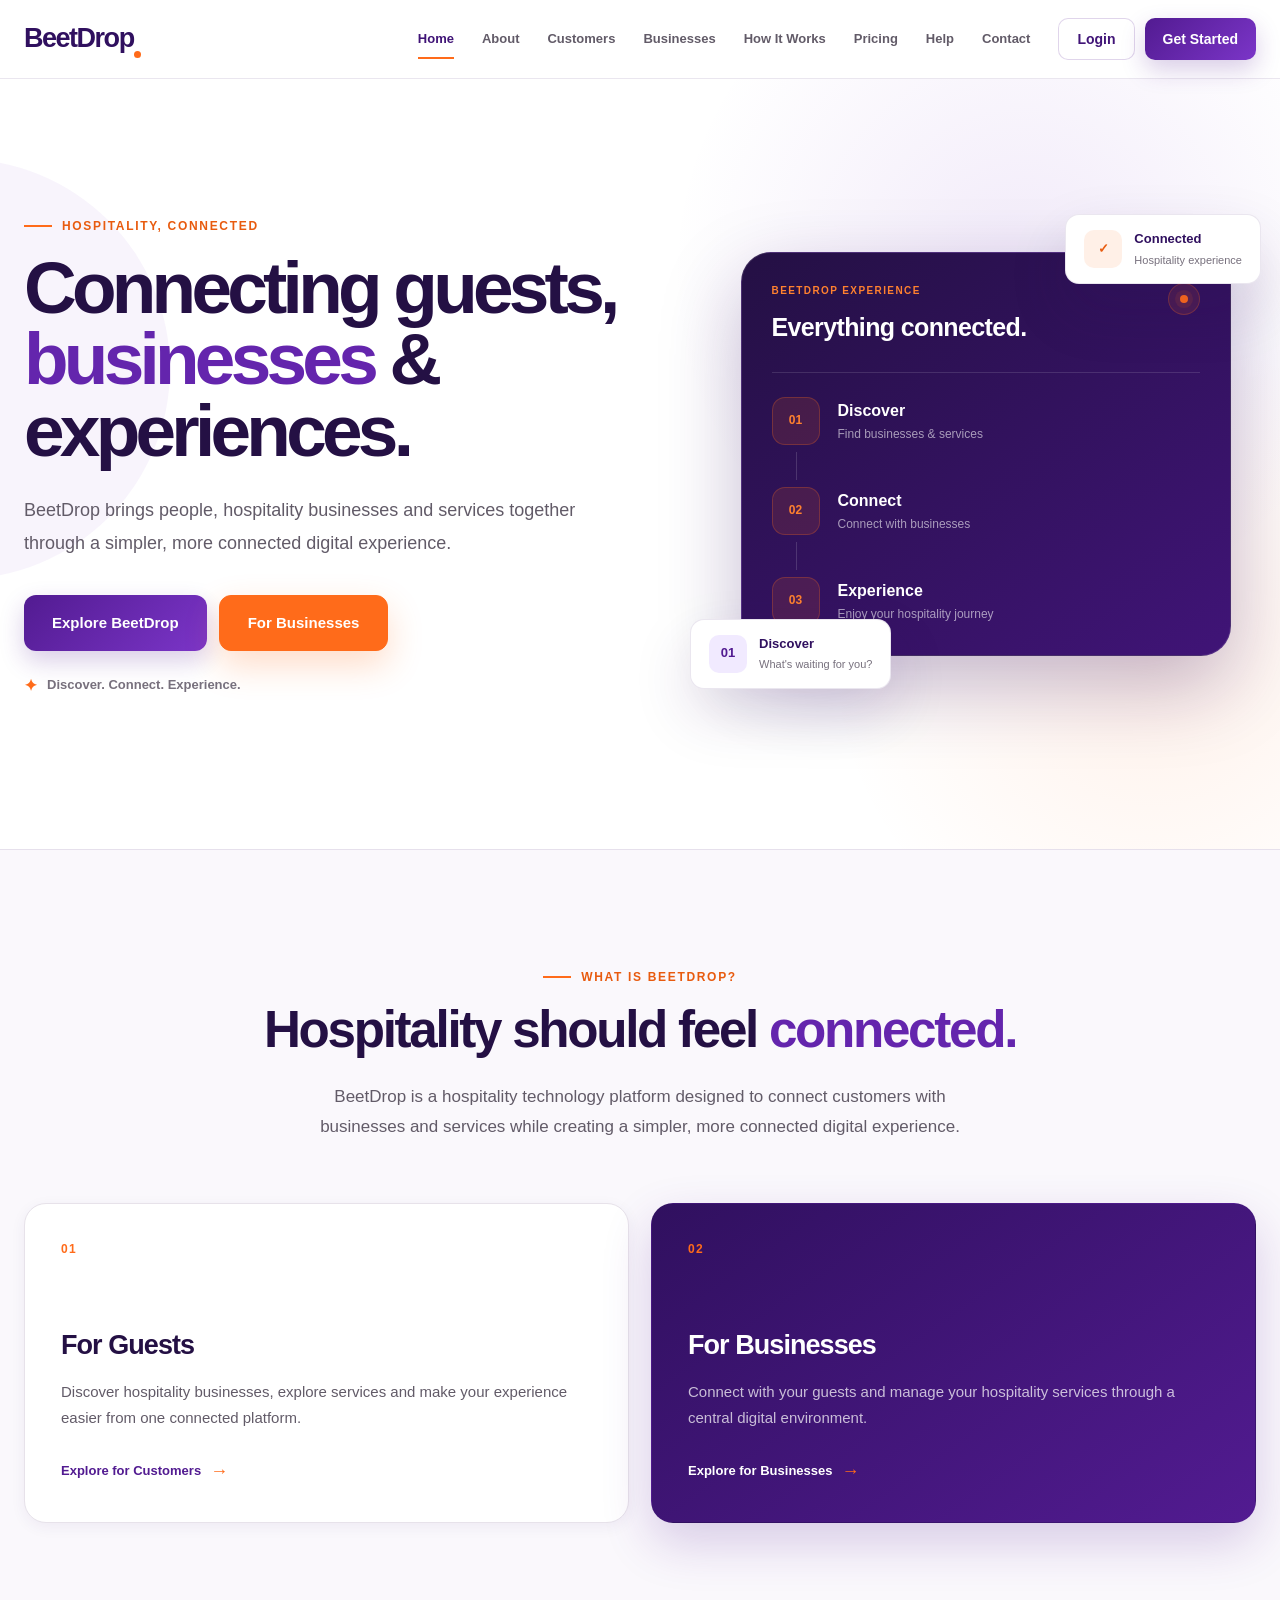
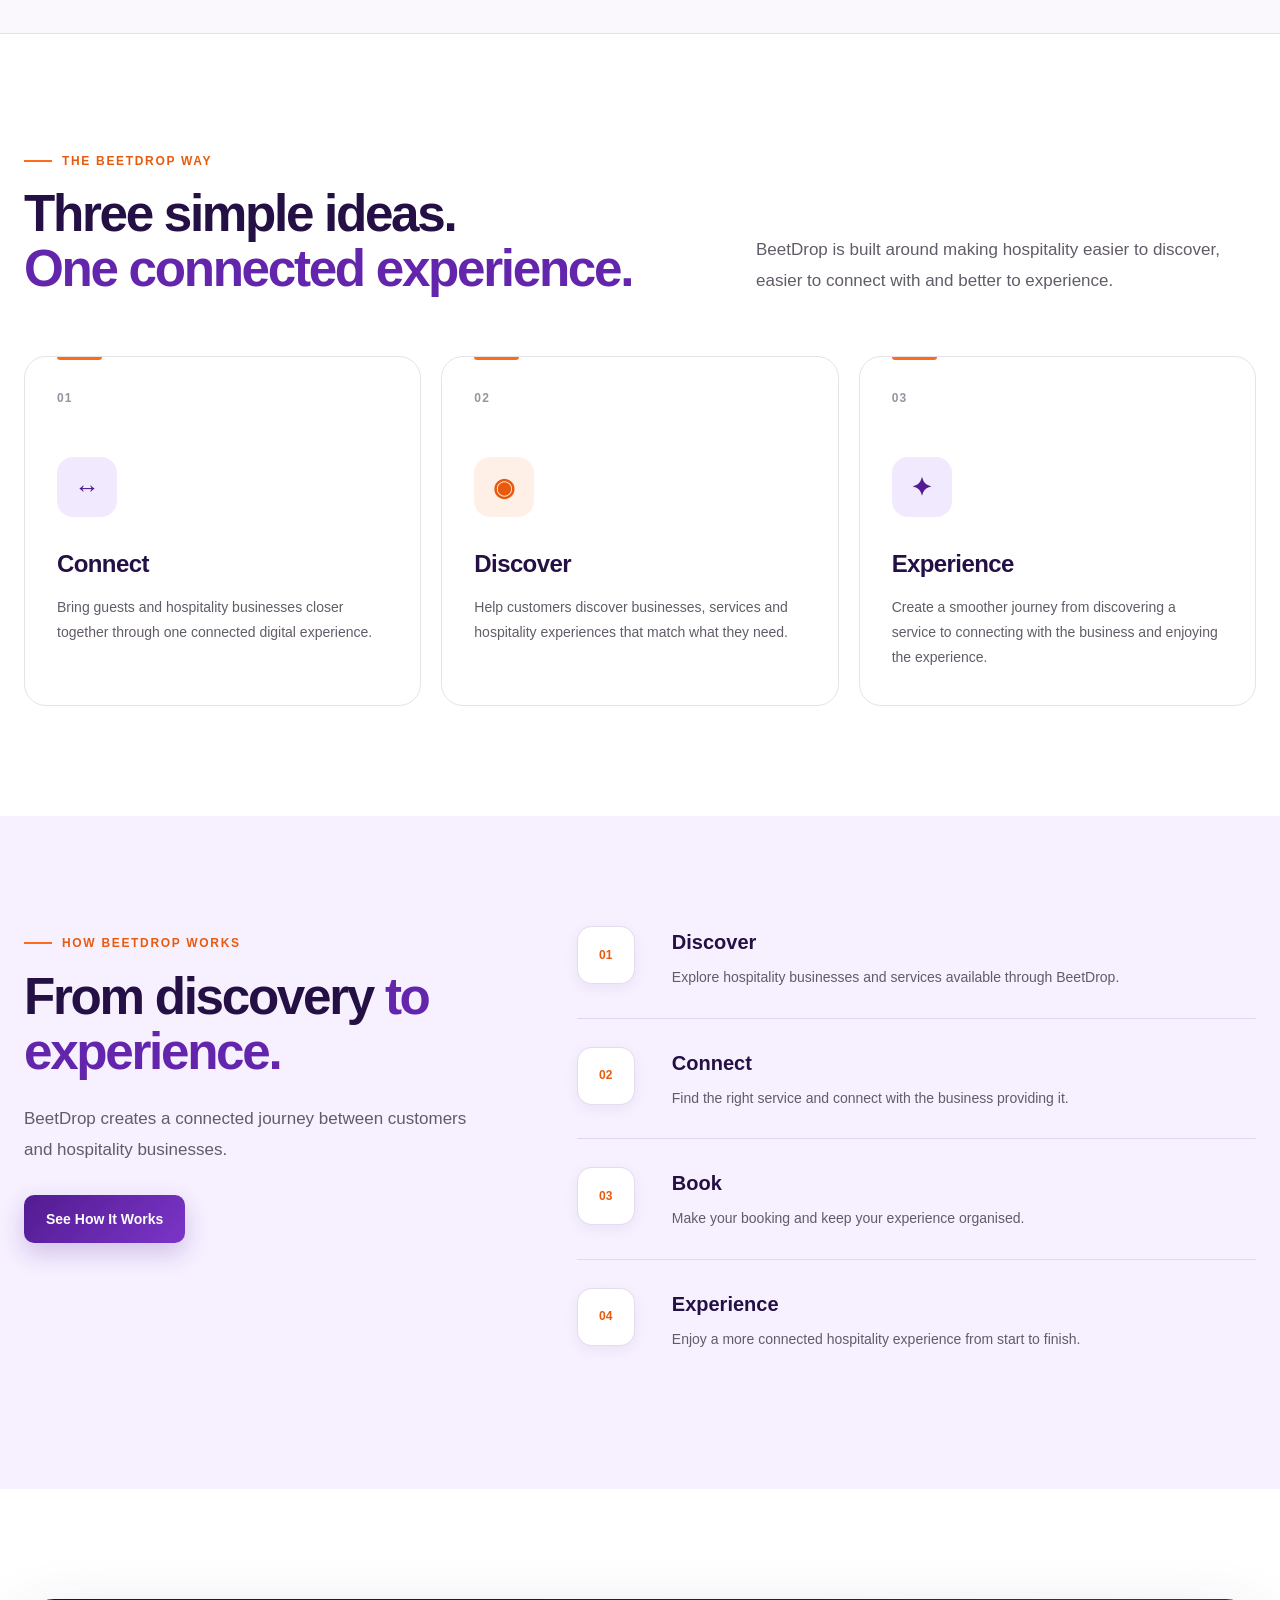
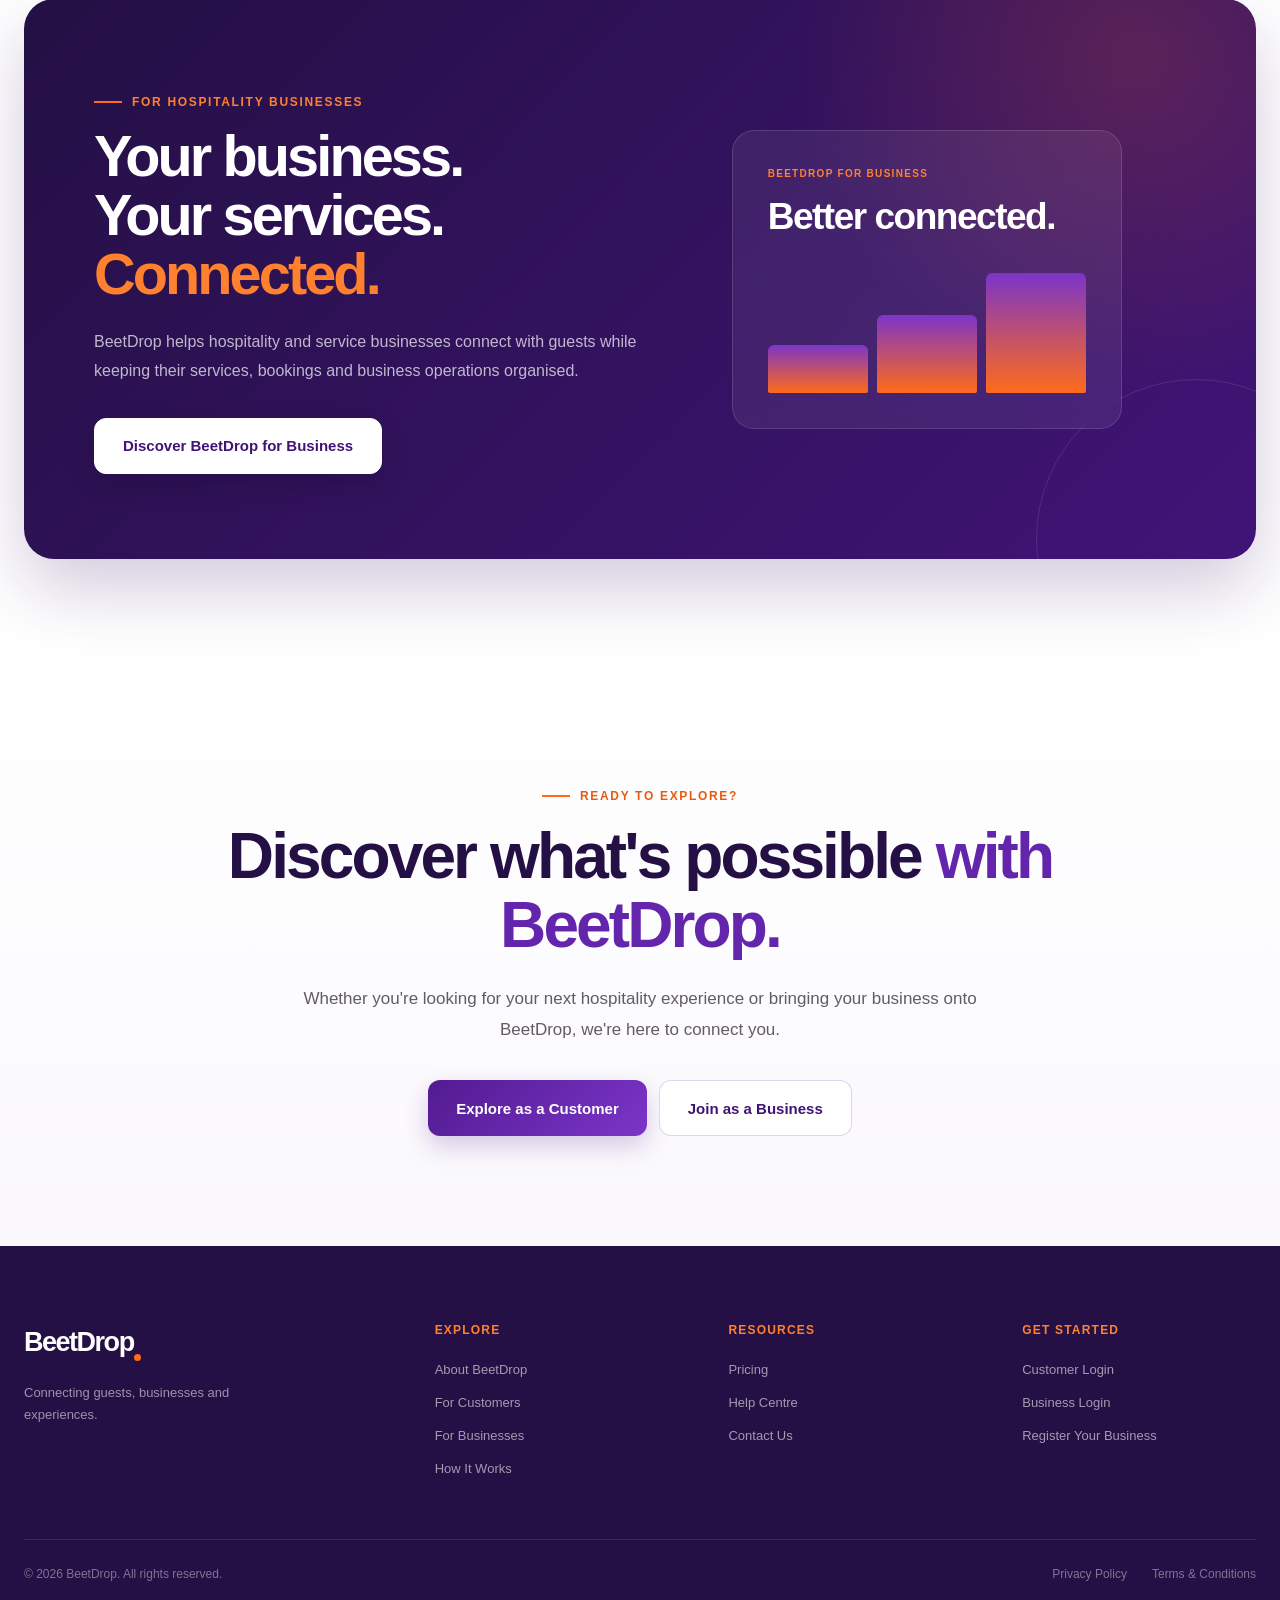
==== index.html @ 8d298163 "initial publishing" ====
<!DOCTYPE html>
<html lang="en">
<head>
    <meta charset="UTF-8">
    <meta name="viewport" content="width=device-width, initial-scale=1.0">
    <meta name="description"
        content="BeetDrop connects guests, businesses and experiences through a simpler, more connected hospitality experience.">
    <meta name="keywords" content="BeetDrop, hospitality, hospitality technology, bookings, restaurants, hotels, spas">
    <meta name="author" content="BeetDrop">
    <title>BeetDrop | Connecting Guests, Businesses & Experiences</title>
    <link rel="stylesheet" href="css/style.css">
    <link rel="stylesheet" href="css/responsive.css">
</head>

<body>
    <!-- ======== HEADER / NAVIGATION  ======== -->
    <header class="site-header">
        <div class="container nav-container">
            <a href="index.html" class="brand">
                <span class="brand-name">BeetDrop</span>
            </a>
            <button class="mobile-menu-toggle" id="mobileMenuToggle" aria-label="Toggle navigation menu"
                aria-expanded="false">
                <span></span>
                <span></span>
                <span></span>
            </button>
            <nav class="main-navigation" id="mainNavigation">

                <a href="index.html" class="nav-link active">
                    Home
                </a>

                <a href="about.html" class="nav-link">
                    About
                </a>

                <a href="customers.html" class="nav-link">
                    Customers
                </a>

                <a href="businesses.html" class="nav-link">
                    Businesses
                </a>

                <a href="how-it-works.html" class="nav-link">
                    How It Works
                </a>

                <a href="pricing.html" class="nav-link">
                    Pricing
                </a>

                <a href="help.html" class="nav-link">
                    Help
                </a>

                <a href="contact.html" class="nav-link">
                    Contact
                </a>

                <div class="nav-actions">

                    <a href="#" class="btn btn-outline">
                        Login
                    </a>

                    <a href="#" class="btn btn-primary">
                        Get Started
                    </a>

                </div>

            </nav>

        </div>

    </header>


    <main>

        <!-- ================================
             HERO SECTION
        ================================= -->

        <section class="hero-section">

            <div class="container hero-container">

                <div class="hero-content">

                    <span class="eyebrow">
                        HOSPITALITY, CONNECTED
                    </span>

                    <h1>
                        Connecting guests,
                        <span>businesses</span> &
                        experiences.
                    </h1>

                    <p class="hero-description">
                        BeetDrop brings people, hospitality businesses and
                        services together through a simpler, more connected
                        digital experience.
                    </p>

                    <div class="hero-actions">

                        <a href="customers.html" class="btn btn-primary btn-large">
                            Explore BeetDrop
                        </a>

                        <a href="businesses.html" class="btn btn-secondary btn-large">
                            For Businesses
                        </a>

                    </div>

                    <div class="hero-note">
                        Discover. Connect. Experience.
                    </div>

                </div>


                <div class="hero-visual">

                    <div class="hero-card hero-card-main">

                        <div class="hero-card-header">

                            <div>
                                <span class="card-label">
                                    BEETDROP EXPERIENCE
                                </span>

                                <h3>
                                    Everything connected.
                                </h3>
                            </div>

                            <div class="status-indicator">
                                <span></span>
                            </div>

                        </div>


                        <div class="experience-flow">

                            <div class="flow-item">

                                <div class="flow-icon">
                                    01
                                </div>

                                <div>
                                    <strong>Discover</strong>
                                    <p>Find businesses & services</p>
                                </div>

                            </div>


                            <div class="flow-line"></div>


                            <div class="flow-item">

                                <div class="flow-icon">
                                    02
                                </div>

                                <div>
                                    <strong>Connect</strong>
                                    <p>Connect with businesses</p>
                                </div>

                            </div>


                            <div class="flow-line"></div>


                            <div class="flow-item">

                                <div class="flow-icon">
                                    03
                                </div>

                                <div>
                                    <strong>Experience</strong>
                                    <p>Enjoy your hospitality journey</p>
                                </div>

                            </div>

                        </div>

                    </div>


                    <div class="floating-card floating-card-top">

                        <span class="floating-icon">
                            ✓
                        </span>

                        <div>
                            <strong>Connected</strong>
                            <span>Hospitality experience</span>
                        </div>

                    </div>


                    <div class="floating-card floating-card-bottom">

                        <span class="floating-number">
                            01
                        </span>

                        <div>
                            <strong>Discover</strong>
                            <span>What's waiting for you?</span>
                        </div>

                    </div>

                </div>

            </div>

        </section>


        <!-- ================================
             INTRODUCTION
        ================================= -->

        <section class="intro-section section">

            <div class="container">

                <div class="section-heading centered">

                    <span class="eyebrow">
                        WHAT IS BEETDROP?
                    </span>

                    <h2>
                        Hospitality should feel
                        <span>connected.</span>
                    </h2>

                    <p>
                        BeetDrop is a hospitality technology platform designed
                        to connect customers with businesses and services while
                        creating a simpler, more connected digital experience.
                    </p>

                </div>


                <div class="intro-grid">

                    <article class="intro-card">

                        <span class="card-number">
                            01
                        </span>

                        <h3>
                            For Guests
                        </h3>

                        <p>
                            Discover hospitality businesses, explore services
                            and make your experience easier from one connected
                            platform.
                        </p>

                        <a href="customers.html" class="text-link">
                            Explore for Customers
                            <span>→</span>
                        </a>

                    </article>


                    <article class="intro-card featured">

                        <span class="card-number">
                            02
                        </span>

                        <h3>
                            For Businesses
                        </h3>

                        <p>
                            Connect with your guests and manage your hospitality
                            services through a central digital environment.
                        </p>

                        <a href="businesses.html" class="text-link">
                            Explore for Businesses
                            <span>→</span>
                        </a>

                    </article>

                </div>

            </div>

        </section>


        <!-- ================================
             THREE PILLARS
        ================================= -->

        <section class="pillars-section section">

            <div class="container">

                <div class="section-heading">

                    <div>

                        <span class="eyebrow">
                            THE BEETDROP WAY
                        </span>

                        <h2>
                            Three simple ideas.
                            <br>
                            <span>One connected experience.</span>
                        </h2>

                    </div>

                    <p>
                        BeetDrop is built around making hospitality easier
                        to discover, easier to connect with and better to
                        experience.
                    </p>

                </div>


                <div class="pillars-grid">

                    <!-- CONNECT -->

                    <article class="pillar-card">

                        <div class="pillar-number">
                            01
                        </div>

                        <div class="pillar-icon">
                            ↔
                        </div>

                        <h3>
                            Connect
                        </h3>

                        <p>
                            Bring guests and hospitality businesses closer
                            together through one connected digital experience.
                        </p>

                    </article>


                    <!-- DISCOVER -->

                    <article class="pillar-card">

                        <div class="pillar-number">
                            02
                        </div>

                        <div class="pillar-icon">
                            ◉
                        </div>

                        <h3>
                            Discover
                        </h3>

                        <p>
                            Help customers discover businesses, services and
                            hospitality experiences that match what they need.
                        </p>

                    </article>


                    <!-- EXPERIENCE -->

                    <article class="pillar-card">

                        <div class="pillar-number">
                            03
                        </div>

                        <div class="pillar-icon">
                            ✦
                        </div>

                        <h3>
                            Experience
                        </h3>

                        <p>
                            Create a smoother journey from discovering a service
                            to connecting with the business and enjoying the
                            experience.
                        </p>

                    </article>

                </div>

            </div>

        </section>


        <!-- ================================
             HOW IT WORKS PREVIEW
        ================================= -->

        <section class="how-section section">

            <div class="container">

                <div class="how-layout">

                    <div class="how-content">

                        <span class="eyebrow">
                            HOW BEETDROP WORKS
                        </span>

                        <h2>
                            From discovery
                            <span>to experience.</span>
                        </h2>

                        <p>
                            BeetDrop creates a connected journey between
                            customers and hospitality businesses.
                        </p>

                        <a href="how-it-works.html" class="btn btn-primary">
                            See How It Works
                        </a>

                    </div>


                    <div class="steps-list">

                        <div class="step-item">

                            <div class="step-number">
                                01
                            </div>

                            <div class="step-content">

                                <h3>
                                    Discover
                                </h3>

                                <p>
                                    Explore hospitality businesses and
                                    services available through BeetDrop.
                                </p>

                            </div>

                        </div>


                        <div class="step-item">

                            <div class="step-number">
                                02
                            </div>

                            <div class="step-content">

                                <h3>
                                    Connect
                                </h3>

                                <p>
                                    Find the right service and connect
                                    with the business providing it.
                                </p>

                            </div>

                        </div>


                        <div class="step-item">

                            <div class="step-number">
                                03
                            </div>

                            <div class="step-content">

                                <h3>
                                    Book
                                </h3>

                                <p>
                                    Make your booking and keep your
                                    experience organised.
                                </p>

                            </div>

                        </div>


                        <div class="step-item">

                            <div class="step-number">
                                04
                            </div>

                            <div class="step-content">

                                <h3>
                                    Experience
                                </h3>

                                <p>
                                    Enjoy a more connected hospitality
                                    experience from start to finish.
                                </p>

                            </div>

                        </div>

                    </div>

                </div>

            </div>

        </section>


        <!-- ================================
             BUSINESS CTA
        ================================= -->

        <section class="business-cta-section section">

            <div class="container">

                <div class="business-cta">

                    <div class="business-cta-content">

                        <span class="eyebrow">
                            FOR HOSPITALITY BUSINESSES
                        </span>

                        <h2>
                            Your business.
                            <br>
                            Your services.
                            <br>
                            <span>Connected.</span>
                        </h2>

                        <p>
                            BeetDrop helps hospitality and service businesses
                            connect with guests while keeping their services,
                            bookings and business operations organised.
                        </p>

                        <a href="businesses.html" class="btn btn-light btn-large">
                            Discover BeetDrop for Business
                        </a>

                    </div>


                    <div class="business-cta-visual">

                        <div class="business-stat-card">

                            <span>
                                BEETDROP FOR BUSINESS
                            </span>

                            <strong>
                                Better connected.
                            </strong>

                            <div class="stat-lines">

                                <div></div>
                                <div></div>
                                <div></div>

                            </div>

                        </div>

                    </div>

                </div>

            </div>

        </section>


        <!-- ================================
             FINAL CTA
        ================================= -->

        <section class="final-cta-section section">

            <div class="container">

                <div class="final-cta">

                    <span class="eyebrow">
                        READY TO EXPLORE?
                    </span>

                    <h2>
                        Discover what's possible
                        <span>with BeetDrop.</span>
                    </h2>

                    <p>
                        Whether you're looking for your next hospitality
                        experience or bringing your business onto BeetDrop,
                        we're here to connect you.
                    </p>

                    <div class="final-cta-actions">

                        <a href="customers.html" class="btn btn-primary btn-large">
                            Explore as a Customer
                        </a>

                        <a href="businesses.html" class="btn btn-outline btn-large">
                            Join as a Business
                        </a>

                    </div>

                </div>

            </div>

        </section>

    </main>


    <!-- ================================
         FOOTER
    ================================= -->

    <footer class="site-footer">

        <div class="container">

            <div class="footer-main">

                <div class="footer-brand">

                    <a href="index.html" class="brand">
                        <span class="brand-name">BeetDrop</span>
                    </a>

                    <p>
                        Connecting guests, businesses and experiences.
                    </p>

                </div>


                <div class="footer-column">

                    <h4>
                        Explore
                    </h4>

                    <a href="about.html">About BeetDrop</a>
                    <a href="customers.html">For Customers</a>
                    <a href="businesses.html">For Businesses</a>
                    <a href="how-it-works.html">How It Works</a>

                </div>


                <div class="footer-column">

                    <h4>
                        Resources
                    </h4>

                    <a href="pricing.html">Pricing</a>
                    <a href="help.html">Help Centre</a>
                    <a href="contact.html">Contact Us</a>

                </div>


                <div class="footer-column">

                    <h4>
                        Get Started
                    </h4>

                    <a href="#">Customer Login</a>
                    <a href="#">Business Login</a>
                    <a href="businesses.html">Register Your Business</a>

                </div>

            </div>


            <div class="footer-bottom">

                <p>
                    © 2026 BeetDrop. All rights reserved.
                </p>

                <div class="footer-legal">

                    <a href="#">
                        Privacy Policy
                    </a>

                    <a href="#">
                        Terms & Conditions
                    </a>

                </div>

            </div>

        </div>

    </footer>


    <script src="js/main.js"></script>

</body>

</html>
---- css/style.css ----
/* =========================================================
   BEETDROP WEBSITE
   Main Stylesheet
   ========================================================= */

/* =========================================================
   1. ROOT / VARIABLES
   ========================================================= */

:root {
    /* Brand */
    --purple-950: #241044;
    --purple-900: #30105f;
    --purple-800: #401477;
    --purple-700: #521b91;
    --purple-600: #6425ad;
    --purple-500: #7b35c8;
    --purple-100: #f1eaff;
    --purple-50: #faf7ff;

    --orange-600: #e85b0f;
    --orange-500: #ff6b1a;
    --orange-400: #ff812f;
    --orange-100: #fff0e7;
    --orange-50: #fff8f3;

    /* Neutrals */
    --white: #ffffff;
    --black: #17131c;

    --gray-900: #211d27;
    --gray-800: #302b36;
    --gray-700: #4d4653;
    --gray-600: #625b68;
    --gray-500: #77707d;
    --gray-400: #99929f;
    --gray-300: #cfc9d4;
    --gray-200: #e7e2ea;
    --gray-100: #f3f1f5;
    --gray-50: #faf9fb;

    /* Backgrounds */
    --page-background: #ffffff;
    --section-light: #faf8fc;
    --section-purple: #f6f0ff;

    /* Typography */
    --font-main:
        Inter,
        -apple-system,
        BlinkMacSystemFont,
        "Segoe UI",
        Roboto,
        Helvetica,
        Arial,
        sans-serif;

    /* Layout */
    --container-width: 1240px;
    --section-padding: 110px;

    /* Borders */
    --border-light: rgba(48, 16, 95, 0.10);
    --border-purple: rgba(82, 27, 145, 0.18);

    /* Shadows */
    --shadow-sm:
        0 4px 15px rgba(48, 16, 95, 0.06);

    --shadow-md:
        0 12px 35px rgba(48, 16, 95, 0.10);

    --shadow-lg:
        0 25px 60px rgba(48, 16, 95, 0.14);

    --shadow-orange:
        0 14px 35px rgba(255, 107, 26, 0.24);

    /* Radius */
    --radius-sm: 8px;
    --radius-md: 14px;
    --radius-lg: 22px;
    --radius-xl: 30px;

    /* Transition */
    --transition:
        all 0.25s ease;
}


/* =========================================================
   2. RESET
   ========================================================= */

*,
*::before,
*::after {
    box-sizing: border-box;
    margin: 0;
    padding: 0;
}

html {
    scroll-behavior: smooth;
}

body {
    min-height: 100vh;
    background: var(--page-background);
    color: var(--gray-900);
    font-family: var(--font-main);
    font-size: 16px;
    line-height: 1.6;
    -webkit-font-smoothing: antialiased;
    text-rendering: optimizeLegibility;
}

img {
    display: block;
    max-width: 100%;
}

a {
    color: inherit;
    text-decoration: none;
}

button,
input,
textarea,
select {
    font: inherit;
}

button {
    cursor: pointer;
}

ul,
ol {
    list-style: none;
}


/* =========================================================
   3. GLOBAL LAYOUT
   ========================================================= */

.container {
    width: min(
        calc(100% - 48px),
        var(--container-width)
    );

    margin-inline: auto;
}

.section {
    padding: var(--section-padding) 0;
}

.section-heading {
    display: flex;
    align-items: flex-end;
    justify-content: space-between;
    gap: 60px;
    margin-bottom: 60px;
}

.section-heading > div {
    flex: 1;
}

.section-heading > p {
    max-width: 500px;
    color: var(--gray-600);
    font-size: 17px;
    line-height: 1.8;
}

.section-heading.centered {
    display: block;
    max-width: 780px;
    margin: 0 auto 60px;
    text-align: center;
}

.section-heading.centered > p {
    max-width: 700px;
    margin: 24px auto 0;
}

.eyebrow {
    display: inline-flex;
    align-items: center;
    gap: 10px;

    margin-bottom: 18px;

    color: var(--orange-600);

    font-size: 12px;
    font-weight: 800;
    letter-spacing: 0.14em;
    line-height: 1.2;
    text-transform: uppercase;
}

.eyebrow::before {
    content: "";
    width: 28px;
    height: 2px;
    background: var(--orange-500);
}

.section-heading.centered .eyebrow {
    justify-content: center;
}

.section-heading h2,
.how-content h2,
.final-cta h2 {
    color: var(--purple-950);
    font-size: clamp(38px, 4vw, 58px);
    font-weight: 800;
    letter-spacing: -0.045em;
    line-height: 1.08;
}

.section-heading h2 span,
.how-content h2 span,
.final-cta h2 span {
    color: var(--purple-600);
}


/* =========================================================
   4. BUTTONS
   ========================================================= */

.btn {
    display: inline-flex;
    align-items: center;
    justify-content: center;
    gap: 10px;

    min-height: 48px;
    padding: 0 22px;

    border: 1px solid transparent;
    border-radius: 10px;

    font-size: 14px;
    font-weight: 700;
    line-height: 1;

    transition: var(--transition);
    white-space: nowrap;
}

.btn-primary {
    background:
        linear-gradient(
            135deg,
            var(--purple-700),
            var(--purple-500)
        );

    color: var(--white);

    border: none;

    box-shadow:
        0 10px 25px rgba(82, 27, 145, 0.22);
}

.btn-primary:hover {
    transform: translateY(-2px);

    background:
        linear-gradient(
            135deg,
            var(--purple-800),
            var(--purple-600)
        );

    box-shadow:
        0 15px 32px rgba(82, 27, 145, 0.30);
}

.btn-secondary {
    background: var(--orange-500);
    color: var(--white);

    border-color: var(--orange-500);

    box-shadow: var(--shadow-orange);
}

.btn-secondary:hover {
    transform: translateY(-2px);
    background: var(--orange-600);
    border-color: var(--orange-600);
}

.btn-outline {
    background: var(--white);
    color: var(--purple-800);
    border-color: var(--border-purple);
}

.btn-outline:hover {
    background: var(--purple-50);
    border-color: var(--purple-500);
    color: var(--purple-700);
    transform: translateY(-2px);
}

.btn-light {
    background: var(--white);
    color: var(--purple-800);
    border-color: var(--white);
    box-shadow: 0 10px 30px rgba(0, 0, 0, 0.14);
}

.btn-light:hover {
    background: var(--orange-500);
    border-color: var(--orange-500);
    color: var(--white);
    transform: translateY(-2px);
}

.btn-large {
    min-height: 56px;
    padding: 0 28px;
    border-radius: 12px;
    font-size: 15px;
}


/* =========================================================
   5. HEADER
   ========================================================= */

.site-header {
    position: sticky;
    top: 0;
    z-index: 1000;

    background: rgba(255, 255, 255, 0.94);
    border-bottom: 1px solid var(--border-light);

    backdrop-filter: blur(18px);
    -webkit-backdrop-filter: blur(18px);
}

.nav-container {
    min-height: 78px;

    display: flex;
    align-items: center;
    justify-content: space-between;
    gap: 30px;
}

.brand {
    display: inline-flex;
    align-items: center;
    flex-shrink: 0;
}

.brand-name {
    position: relative;

    color: var(--purple-900);

    font-size: 27px;
    font-weight: 900;
    letter-spacing: -0.055em;
}

.brand-name::after {
    content: "";
    position: absolute;

    right: -7px;
    bottom: 3px;

    width: 7px;
    height: 7px;

    background: var(--orange-500);
    border-radius: 50%;
}

.main-navigation {
    display: flex;
    align-items: center;
    gap: 4px;
}

.nav-link {
    position: relative;

    display: inline-flex;
    align-items: center;

    min-height: 44px;
    padding: 0 12px;

    color: var(--gray-600);

    font-size: 13px;
    font-weight: 650;

    transition: var(--transition);
}

.nav-link::after {
    content: "";

    position: absolute;
    left: 12px;
    right: 12px;
    bottom: 2px;

    height: 2px;

    background: var(--orange-500);

    transform: scaleX(0);
    transform-origin: center;

    transition: var(--transition);
}

.nav-link:hover,
.nav-link.active {
    color: var(--purple-800);
}

.nav-link:hover::after,
.nav-link.active::after {
    transform: scaleX(1);
}

.nav-actions {
    display: flex;
    align-items: center;
    gap: 10px;
    margin-left: 12px;
}

.nav-actions .btn {
    min-height: 42px;
    padding-inline: 18px;
}

.mobile-menu-toggle {
    display: none;

    width: 44px;
    height: 44px;

    background: var(--white);
    border: 1px solid var(--gray-200);
    border-radius: 10px;
}

.mobile-menu-toggle span {
    display: block;

    width: 20px;
    height: 2px;

    margin: 4px auto;

    background: var(--purple-800);
}


/* =========================================================
   6. HERO
   ========================================================= */

.hero-section {
    position: relative;
    overflow: hidden;

    padding: 100px 0 120px;

    background:
        radial-gradient(
            circle at 80% 25%,
            rgba(123, 53, 200, 0.10),
            transparent 30%
        ),
        radial-gradient(
            circle at 90% 75%,
            rgba(255, 107, 26, 0.09),
            transparent 25%
        ),
        var(--white);
}

.hero-section::before {
    content: "";

    position: absolute;

    width: 420px;
    height: 420px;

    left: -250px;
    top: 80px;

    background: rgba(123, 53, 200, 0.05);

    border-radius: 50%;
}

.hero-container {
    position: relative;
    z-index: 1;

    display: grid;
    grid-template-columns: minmax(0, 1fr) minmax(440px, 0.9fr);
    align-items: center;

    gap: 90px;
}

.hero-content {
    max-width: 670px;
}

.hero-content h1 {
    max-width: 700px;

    color: var(--purple-950);

    font-size: clamp(52px, 5.7vw, 82px);
    font-weight: 850;
    letter-spacing: -0.065em;
    line-height: 0.98;
}

.hero-content h1 span {
    color: var(--purple-600);
}

.hero-description {
    max-width: 610px;

    margin-top: 28px;

    color: var(--gray-600);

    font-size: 18px;
    line-height: 1.8;
}

.hero-actions {
    display: flex;
    flex-wrap: wrap;
    gap: 12px;

    margin-top: 36px;
}

.hero-note {
    display: flex;
    align-items: center;
    gap: 10px;

    margin-top: 22px;

    color: var(--gray-500);

    font-size: 13px;
    font-weight: 600;
}

.hero-note::before {
    content: "✦";

    color: var(--orange-500);
    font-size: 16px;
}

.hero-visual {
    position: relative;

    min-height: 550px;

    display: flex;
    align-items: center;
    justify-content: center;
}

.hero-card-main {
    position: relative;
    z-index: 2;

    width: min(100%, 490px);

    padding: 30px;

    background:
        linear-gradient(
            145deg,
            var(--purple-950),
            var(--purple-800)
        );

    border: 1px solid rgba(255, 255, 255, 0.12);
    border-radius: var(--radius-xl);

    box-shadow:
        0 30px 80px rgba(48, 16, 95, 0.28);

    color: var(--white);
}

.hero-card-header {
    display: flex;
    align-items: flex-start;
    justify-content: space-between;

    padding-bottom: 25px;

    border-bottom: 1px solid rgba(255, 255, 255, 0.12);
}

.card-label {
    display: block;

    margin-bottom: 8px;

    color: var(--orange-400);

    font-size: 10px;
    font-weight: 800;
    letter-spacing: 0.14em;
}

.hero-card-header h3 {
    color: var(--white);

    font-size: 25px;
    font-weight: 750;
    letter-spacing: -0.025em;
}

.status-indicator {
    display: flex;
    align-items: center;
    justify-content: center;

    width: 32px;
    height: 32px;

    background: rgba(255, 107, 26, 0.12);
    border: 1px solid rgba(255, 107, 26, 0.25);
    border-radius: 50%;
}

.status-indicator span {
    width: 8px;
    height: 8px;

    background: var(--orange-500);
    border-radius: 50%;

    box-shadow: 0 0 0 5px rgba(255, 107, 26, 0.10);
}

.experience-flow {
    padding-top: 24px;
}

.flow-item {
    display: flex;
    align-items: center;
    gap: 18px;
}

.flow-icon {
    display: flex;
    align-items: center;
    justify-content: center;

    width: 48px;
    height: 48px;
    flex-shrink: 0;

    background: rgba(255, 107, 26, 0.13);
    border: 1px solid rgba(255, 107, 26, 0.25);
    border-radius: 13px;

    color: var(--orange-400);

    font-size: 12px;
    font-weight: 800;
}

.flow-item strong {
    display: block;

    color: var(--white);

    font-size: 16px;
    font-weight: 700;
}

.flow-item p {
    margin-top: 2px;

    color: rgba(255, 255, 255, 0.58);

    font-size: 12px;
}

.flow-line {
    width: 1px;
    height: 28px;

    margin: 7px 0 7px 24px;

    background: rgba(255, 255, 255, 0.15);
}

.floating-card {
    position: absolute;
    z-index: 3;

    display: flex;
    align-items: center;
    gap: 12px;

    padding: 14px 18px;

    background: var(--white);

    border: 1px solid var(--border-light);
    border-radius: 14px;

    box-shadow: var(--shadow-lg);
}

.floating-card strong {
    display: block;

    color: var(--purple-900);

    font-size: 13px;
    font-weight: 800;
}

.floating-card span:not(.floating-icon):not(.floating-number) {
    display: block;

    margin-top: 2px;

    color: var(--gray-500);

    font-size: 11px;
}

.floating-card-top {
    top: 35px;
    right: -5px;
}

.floating-card-bottom {
    bottom: 40px;
    left: -25px;
}

.floating-icon,
.floating-number {
    display: flex;
    align-items: center;
    justify-content: center;

    width: 38px;
    height: 38px;
    flex-shrink: 0;

    border-radius: 10px;

    font-size: 13px;
    font-weight: 800;
}

.floating-icon {
    background: var(--orange-100);
    color: var(--orange-600);
}

.floating-number {
    background: var(--purple-100);
    color: var(--purple-700);
}


/* =========================================================
   7. INTRODUCTION
   ========================================================= */

.intro-section {
    background: var(--section-light);
    border-top: 1px solid var(--border-light);
    border-bottom: 1px solid var(--border-light);
}

.intro-grid {
    display: grid;
    grid-template-columns: repeat(2, 1fr);
    gap: 22px;
}

.intro-card {
    position: relative;

    min-height: 320px;
    padding: 36px;

    background: var(--white);

    border: 1px solid var(--gray-200);
    border-radius: var(--radius-lg);

    box-shadow: var(--shadow-sm);

    transition: var(--transition);
}

.intro-card:hover {
    transform: translateY(-5px);
    border-color: rgba(82, 27, 145, 0.22);
    box-shadow: var(--shadow-md);
}

.intro-card.featured {
    background:
        linear-gradient(
            145deg,
            var(--purple-900),
            var(--purple-700)
        );

    border-color: transparent;

    box-shadow:
        0 20px 50px rgba(82, 27, 145, 0.20);
}

.card-number {
    display: block;

    margin-bottom: 65px;

    color: var(--orange-500);

    font-size: 12px;
    font-weight: 900;
    letter-spacing: 0.12em;
}

.intro-card h3 {
    margin-bottom: 12px;

    color: var(--purple-950);

    font-size: 27px;
    font-weight: 800;
    letter-spacing: -0.035em;
}

.intro-card p {
    max-width: 520px;

    color: var(--gray-600);

    font-size: 15px;
    line-height: 1.75;
}

.intro-card.featured h3 {
    color: var(--white);
}

.intro-card.featured p {
    color: rgba(255, 255, 255, 0.72);
}

.text-link {
    display: inline-flex;
    align-items: center;
    gap: 9px;

    margin-top: 25px;

    color: var(--purple-700);

    font-size: 13px;
    font-weight: 800;

    transition: var(--transition);
}

.text-link span {
    color: var(--orange-500);
    font-size: 18px;

    transition: var(--transition);
}

.text-link:hover {
    color: var(--orange-600);
}

.text-link:hover span {
    transform: translateX(4px);
}

.intro-card.featured .text-link {
    color: var(--white);
}


/* =========================================================
   8. THREE PILLARS
   ========================================================= */

.pillars-section {
    background: var(--white);
}

.pillars-grid {
    display: grid;
    grid-template-columns: repeat(3, 1fr);
    gap: 20px;
}

.pillar-card {
    position: relative;

    min-height: 350px;

    padding: 32px;

    background: var(--white);

    border: 1px solid var(--gray-200);
    border-radius: var(--radius-lg);

    transition: var(--transition);
}

.pillar-card::before {
    content: "";

    position: absolute;

    top: 0;
    left: 32px;

    width: 45px;
    height: 3px;

    background: var(--orange-500);

    border-radius: 0 0 4px 4px;
}

.pillar-card:hover {
    transform: translateY(-6px);

    border-color: rgba(82, 27, 145, 0.20);

    box-shadow: var(--shadow-md);
}

.pillar-number {
    color: var(--gray-400);

    font-size: 12px;
    font-weight: 800;
    letter-spacing: 0.1em;
}

.pillar-icon {
    display: flex;
    align-items: center;
    justify-content: center;

    width: 60px;
    height: 60px;

    margin-top: 48px;
    margin-bottom: 28px;

    background: var(--purple-100);

    border-radius: 16px;

    color: var(--purple-700);

    font-size: 25px;
    font-weight: 700;
}

.pillar-card:nth-child(2) .pillar-icon {
    background: var(--orange-100);
    color: var(--orange-600);
}

.pillar-card h3 {
    margin-bottom: 12px;

    color: var(--purple-950);

    font-size: 24px;
    font-weight: 800;
    letter-spacing: -0.025em;
}

.pillar-card p {
    color: var(--gray-600);

    font-size: 14px;
    line-height: 1.8;
}


/* =========================================================
   9. HOW IT WORKS
   ========================================================= */

.how-section {
    background: var(--section-purple);
}

.how-layout {
    display: grid;
    grid-template-columns: 0.8fr 1.2fr;
    align-items: start;
    gap: 100px;
}

.how-content {
    position: sticky;
    top: 120px;
}

.how-content > p {
    max-width: 500px;

    margin: 25px 0 30px;

    color: var(--gray-600);

    font-size: 17px;
    line-height: 1.8;
}

.steps-list {
    display: flex;
    flex-direction: column;
}

.step-item {
    display: grid;
    grid-template-columns: 70px 1fr;
    gap: 25px;

    padding: 28px 0;

    border-bottom: 1px solid rgba(82, 27, 145, 0.12);
}

.step-item:first-child {
    padding-top: 0;
}

.step-item:last-child {
    border-bottom: none;
}

.step-number {
    display: flex;
    align-items: center;
    justify-content: center;

    width: 58px;
    height: 58px;

    background: var(--white);

    border: 1px solid rgba(82, 27, 145, 0.15);
    border-radius: 15px;

    color: var(--orange-600);

    font-size: 12px;
    font-weight: 900;

    box-shadow: var(--shadow-sm);
}

.step-content h3 {
    margin-bottom: 7px;

    color: var(--purple-950);

    font-size: 20px;
    font-weight: 800;
}

.step-content p {
    max-width: 560px;

    color: var(--gray-600);

    font-size: 14px;
    line-height: 1.75;
}


/* =========================================================
   10. BUSINESS CTA
   ========================================================= */

.business-cta-section {
    background: var(--white);
}

.business-cta {
    position: relative;
    overflow: hidden;

    display: grid;
    grid-template-columns: 1.05fr 0.95fr;
    align-items: center;

    min-height: 560px;

    padding: 70px;

    background:
        radial-gradient(
            circle at 90% 10%,
            rgba(255, 107, 26, 0.18),
            transparent 28%
        ),
        linear-gradient(
            135deg,
            var(--purple-950),
            var(--purple-800)
        );

    border-radius: var(--radius-xl);

    box-shadow:
        0 30px 70px rgba(48, 16, 95, 0.22);
}

.business-cta::after {
    content: "";

    position: absolute;

    width: 320px;
    height: 320px;

    right: -100px;
    bottom: -140px;

    border: 1px solid rgba(255, 255, 255, 0.10);
    border-radius: 50%;
}

.business-cta-content {
    position: relative;
    z-index: 2;
}

.business-cta-content .eyebrow {
    color: var(--orange-400);
}

.business-cta-content h2 {
    color: var(--white);

    font-size: clamp(42px, 4.5vw, 62px);
    font-weight: 800;
    letter-spacing: -0.05em;
    line-height: 1.02;
}

.business-cta-content h2 span {
    color: var(--orange-400);
}

.business-cta-content p {
    max-width: 560px;

    margin: 25px 0 32px;

    color: rgba(255, 255, 255, 0.70);

    font-size: 16px;
    line-height: 1.8;
}

.business-cta-visual {
    position: relative;
    z-index: 2;

    display: flex;
    align-items: center;
    justify-content: center;
}

.business-stat-card {
    width: min(100%, 390px);

    padding: 35px;

    background: rgba(255, 255, 255, 0.07);

    border: 1px solid rgba(255, 255, 255, 0.13);
    border-radius: 22px;

    backdrop-filter: blur(15px);
}

.business-stat-card > span {
    display: block;

    margin-bottom: 15px;

    color: var(--orange-400);

    font-size: 10px;
    font-weight: 800;
    letter-spacing: 0.13em;
}

.business-stat-card strong {
    display: block;

    color: var(--white);

    font-size: 37px;
    font-weight: 800;
    letter-spacing: -0.04em;
    line-height: 1.1;
}

.stat-lines {
    display: flex;
    align-items: flex-end;
    gap: 9px;

    height: 120px;

    margin-top: 35px;
}

.stat-lines div {
    flex: 1;

    background:
        linear-gradient(
            to top,
            var(--orange-500),
            var(--purple-500)
        );

    border-radius: 6px 6px 2px 2px;
}

.stat-lines div:nth-child(1) {
    height: 40%;
}

.stat-lines div:nth-child(2) {
    height: 65%;
}

.stat-lines div:nth-child(3) {
    height: 100%;
}


/* =========================================================
   11. FINAL CTA
   ========================================================= */

.final-cta-section {
    background:
        linear-gradient(
            180deg,
            var(--white),
            var(--section-light)
        );
}

.final-cta {
    max-width: 850px;

    margin: 0 auto;

    text-align: center;
}

.final-cta .eyebrow {
    justify-content: center;
}

.final-cta h2 {
    font-size: clamp(42px, 5vw, 65px);
}

.final-cta p {
    max-width: 680px;

    margin: 24px auto 0;

    color: var(--gray-600);

    font-size: 17px;
    line-height: 1.8;
}

.final-cta-actions {
    display: flex;
    align-items: center;
    justify-content: center;
    flex-wrap: wrap;
    gap: 12px;

    margin-top: 35px;
}


/* =========================================================
   12. FOOTER
   ========================================================= */

.site-footer {
    padding: 75px 0 25px;

    background: var(--purple-950);

    color: var(--white);
}

.footer-main {
    display: grid;
    grid-template-columns: 1.5fr repeat(3, 1fr);
    gap: 60px;

    padding-bottom: 60px;

    border-bottom: 1px solid rgba(255, 255, 255, 0.10);
}

.footer-brand .brand-name {
    color: var(--white);
}

.footer-brand p {
    max-width: 260px;

    margin-top: 18px;

    color: rgba(255, 255, 255, 0.55);

    font-size: 13px;
    line-height: 1.7;
}

.footer-column {
    display: flex;
    flex-direction: column;
    align-items: flex-start;
    gap: 12px;
}

.footer-column h4 {
    margin-bottom: 8px;

    color: var(--orange-400);

    font-size: 12px;
    font-weight: 800;
    letter-spacing: 0.10em;
    text-transform: uppercase;
}

.footer-column a {
    color: rgba(255, 255, 255, 0.58);

    font-size: 13px;

    transition: var(--transition);
}

.footer-column a:hover {
    color: var(--white);
    transform: translateX(3px);
}

.footer-bottom {
    display: flex;
    align-items: center;
    justify-content: space-between;

    padding-top: 25px;

    color: rgba(255, 255, 255, 0.42);

    font-size: 12px;
}

.footer-legal {
    display: flex;
    gap: 25px;
}

.footer-legal a {
    transition: var(--transition);
}

.footer-legal a:hover {
    color: var(--white);
}


/* =========================================================
   13. FOCUS / ACCESSIBILITY
   ========================================================= */

a:focus-visible,
button:focus-visible {
    outline: 3px solid rgba(255, 107, 26, 0.45);
    outline-offset: 3px;
}


/* =========================================================
   14. SELECTION
   ========================================================= */

::selection {
    background: var(--purple-600);
    color: var(--white);
}
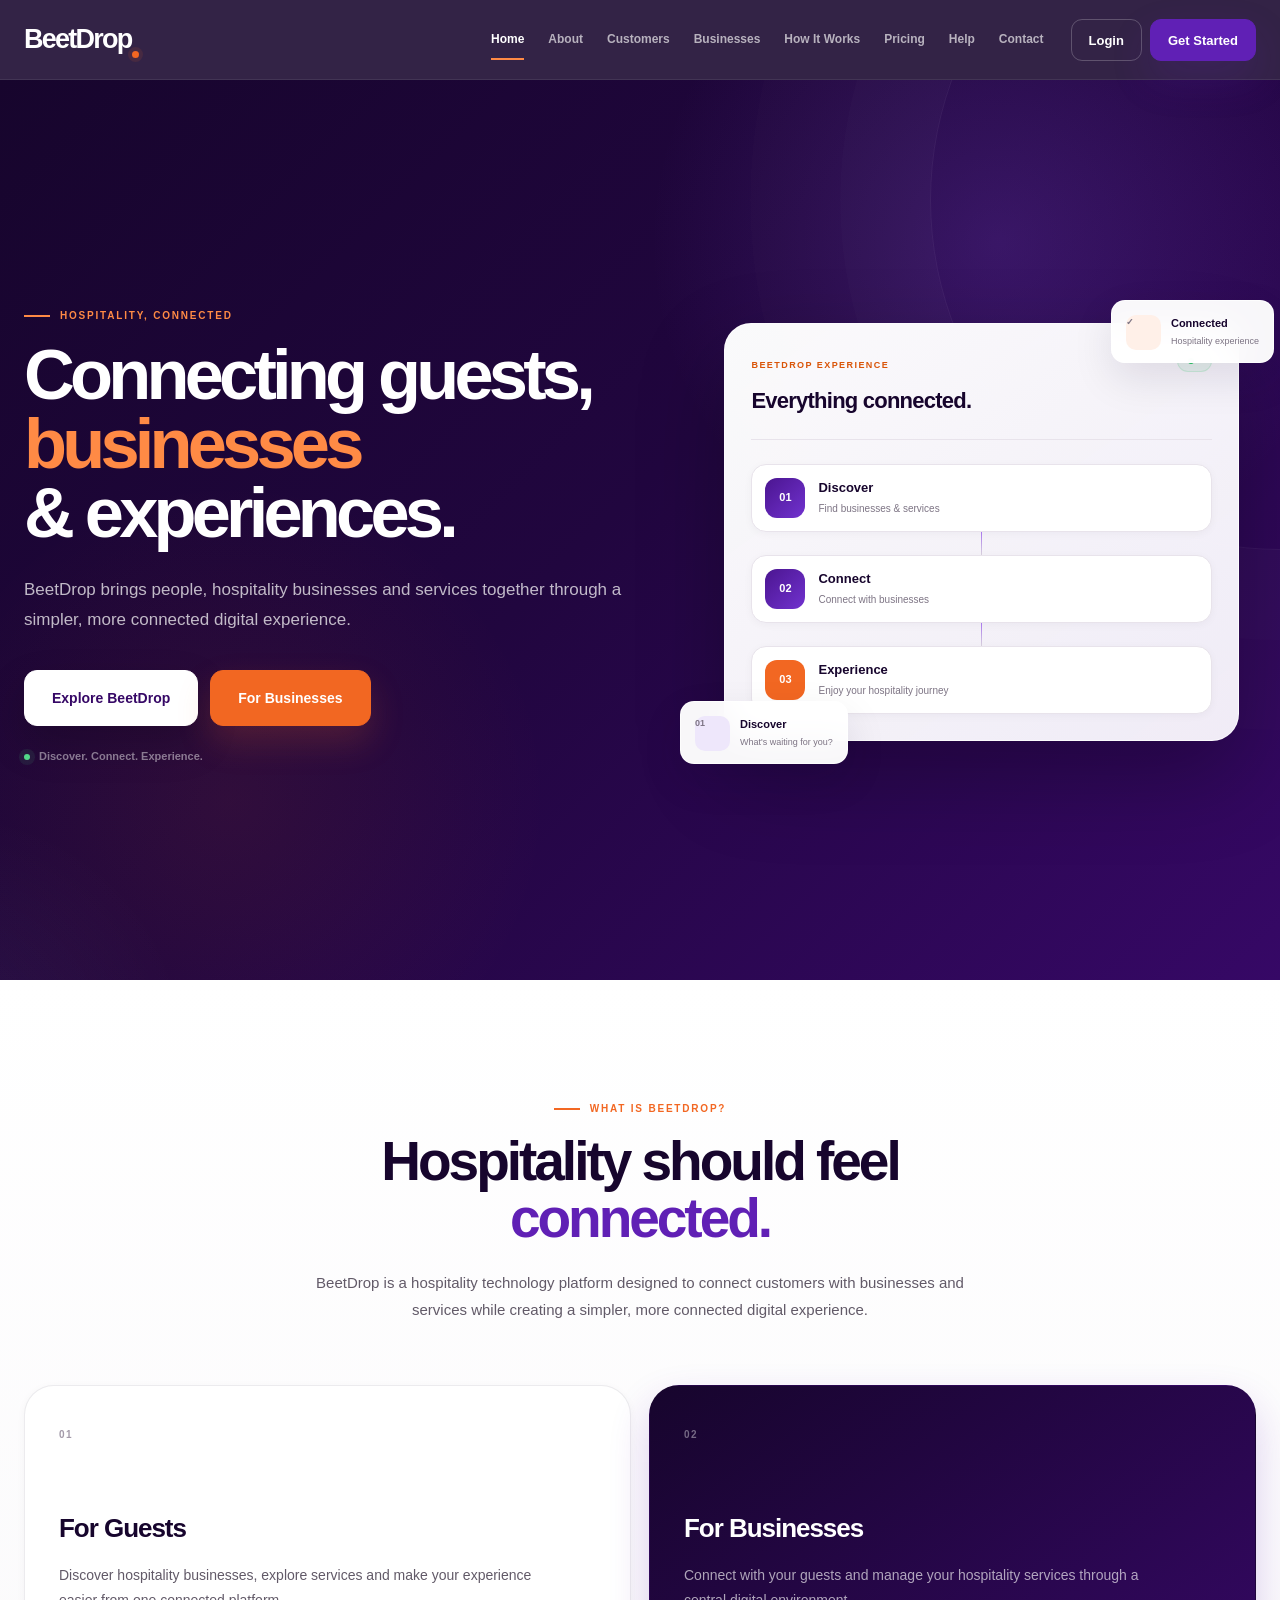
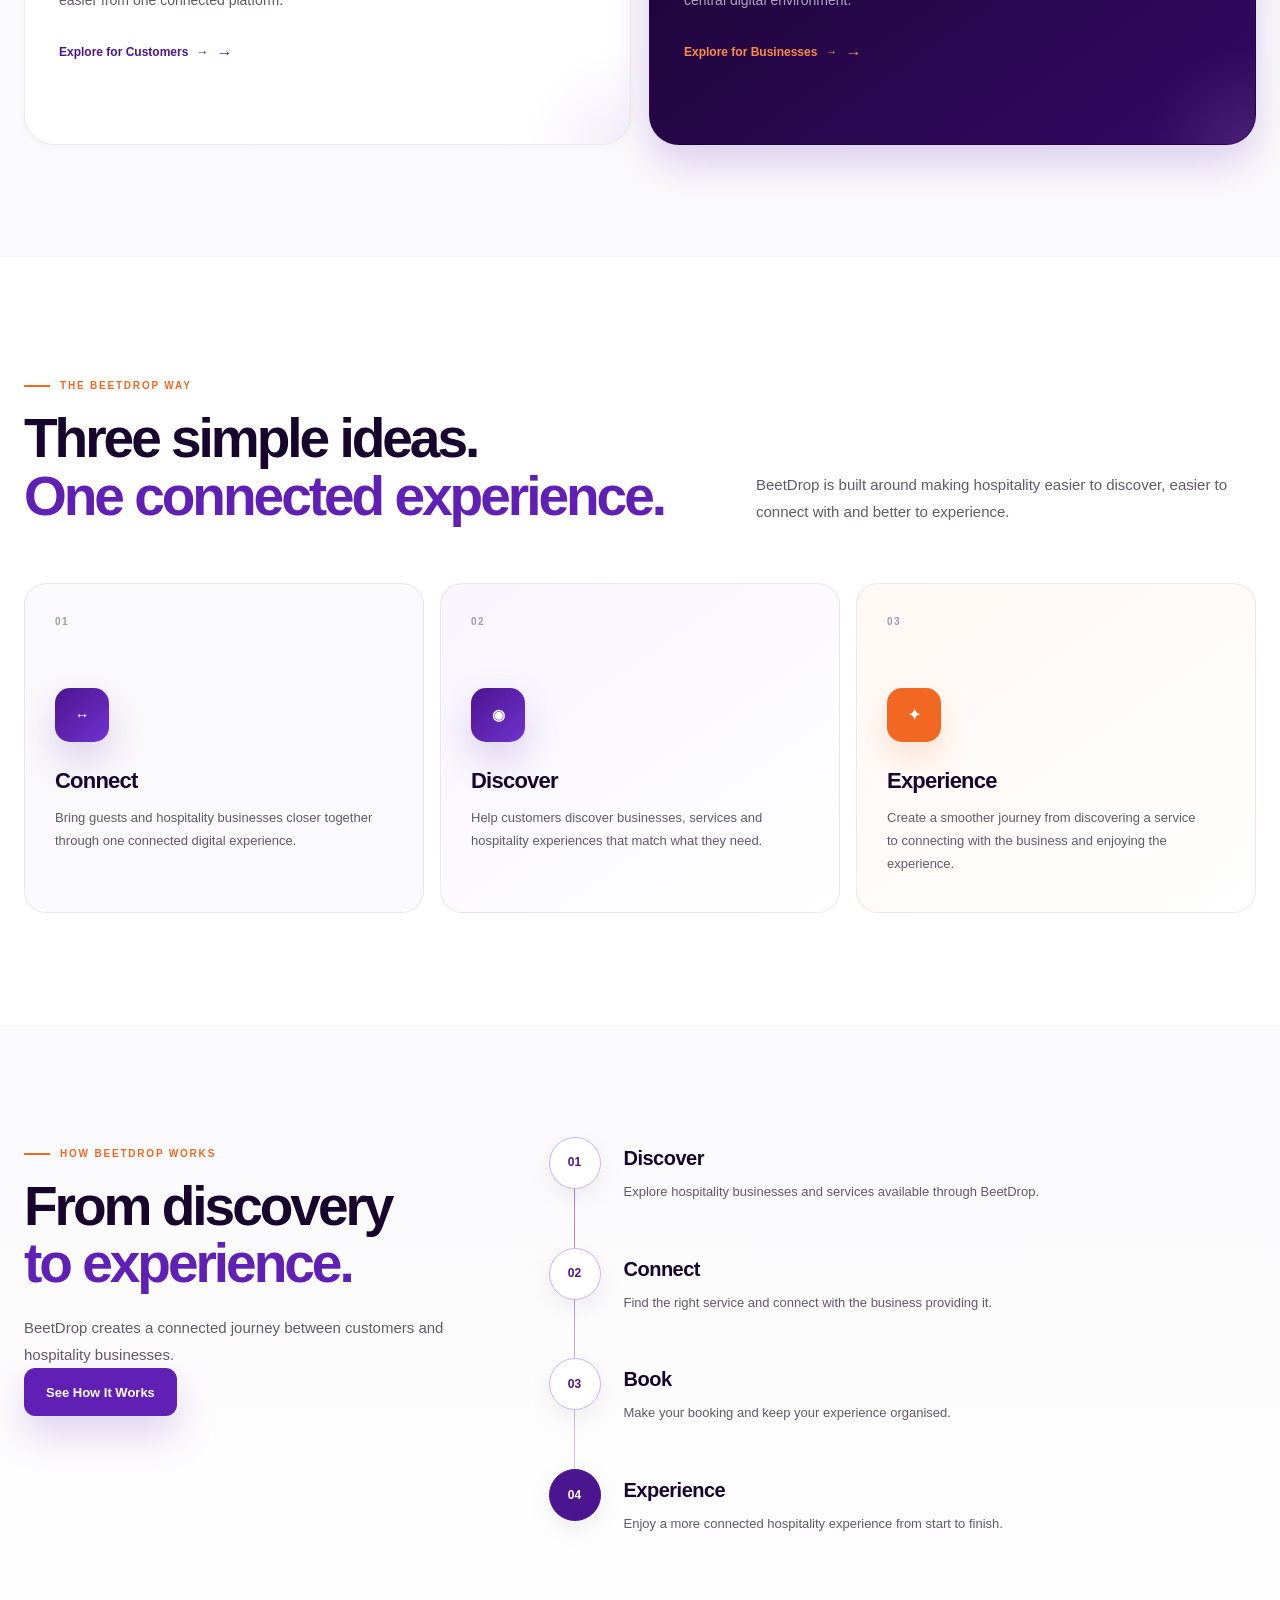
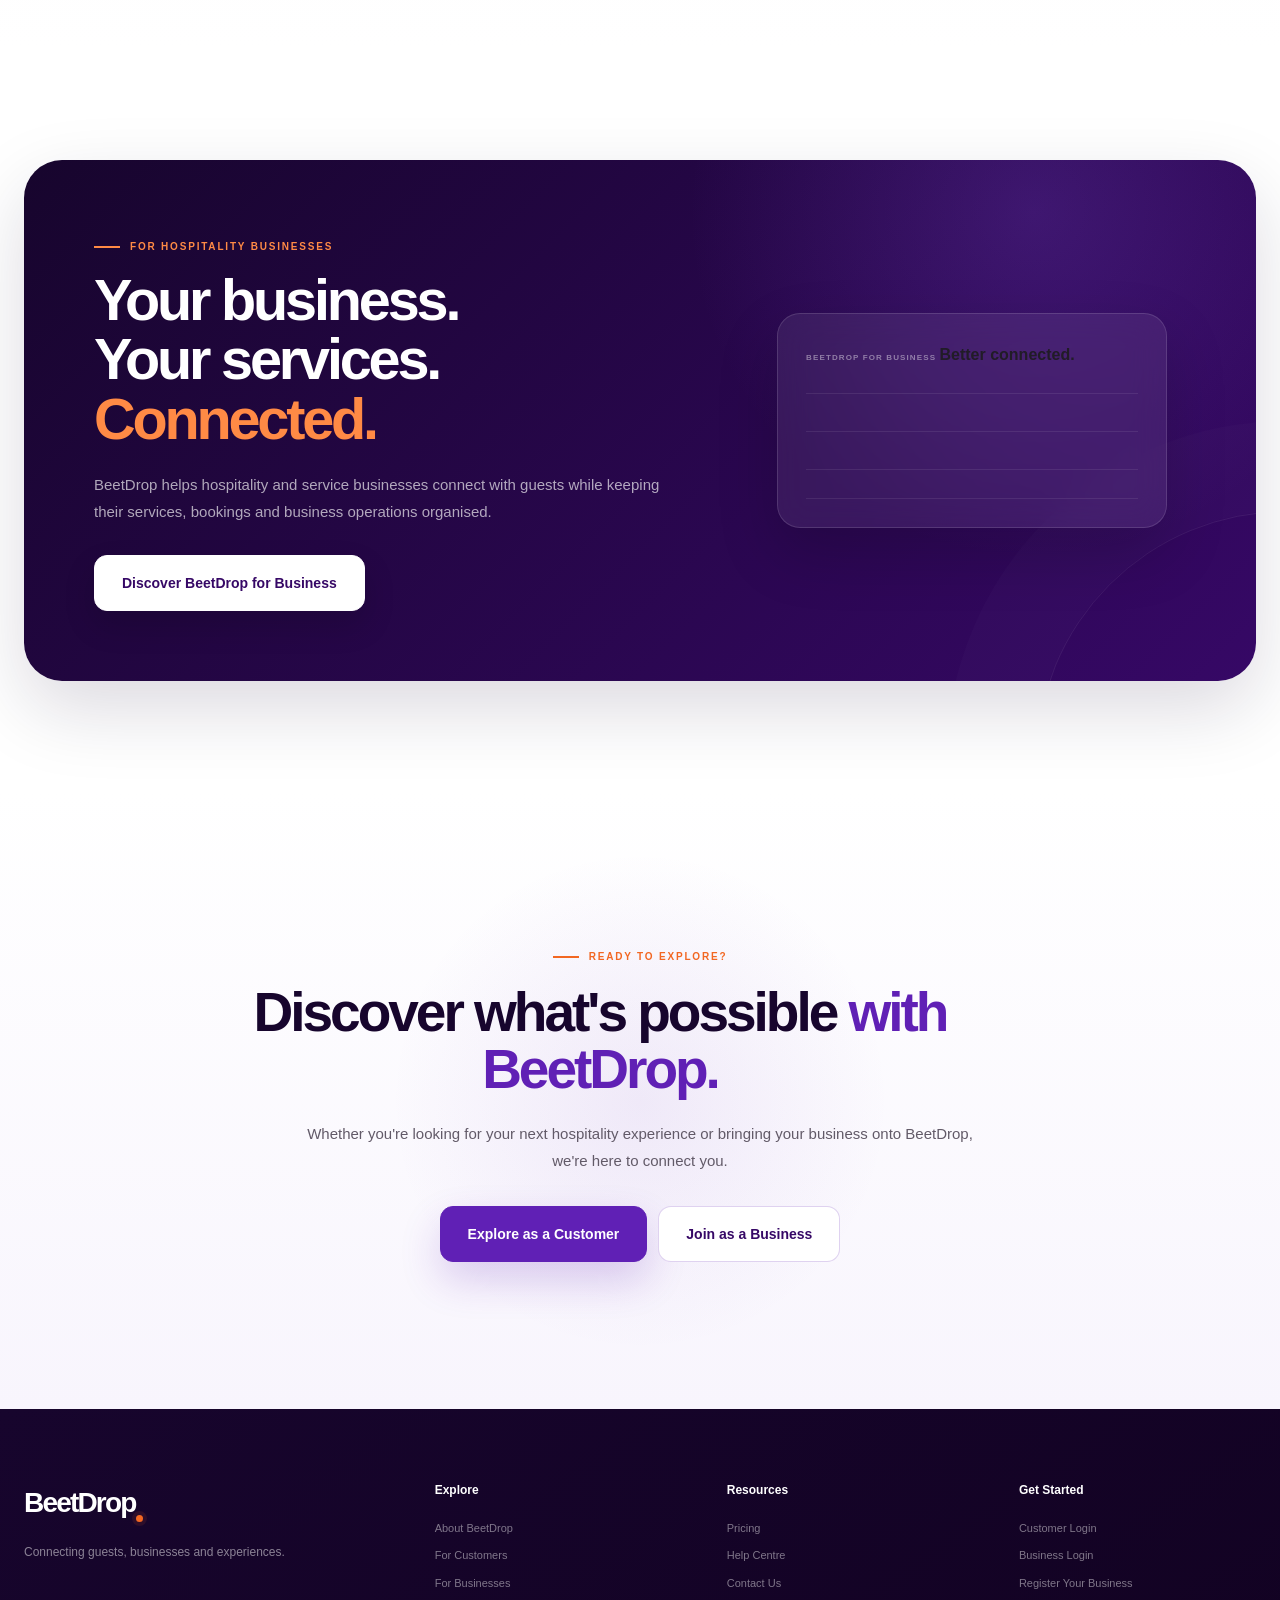
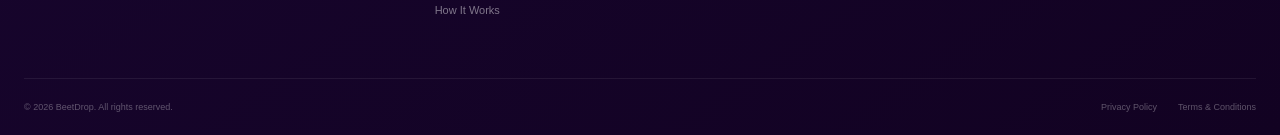
==== commit 075c9dc8: "add login page" ====
--- a/index.html
+++ b/index.html
@@ -61,7 +61,7 @@
 
                 <div class="nav-actions">
 
-                    <a href="#" class="btn btn-outline">
+                    <a href="login.html" class="btn btn-outline">
                         Login
                     </a>
 
--- a/css/style.css
+++ b/css/style.css
@@ -1,50 +1,97 @@
 /* =========================================================
-   BEETDROP WEBSITE
-   Main Stylesheet
+   BEETDROP — PREMIUM HOMEPAGE STYLES
    ========================================================= */
 
 /* =========================================================
-   1. ROOT / VARIABLES
+   1. DESIGN TOKENS
    ========================================================= */
 
 :root {
-    /* Brand */
-    --purple-950: #241044;
-    --purple-900: #30105f;
-    --purple-800: #401477;
-    --purple-700: #521b91;
-    --purple-600: #6425ad;
-    --purple-500: #7b35c8;
-    --purple-100: #f1eaff;
-    --purple-50: #faf7ff;
-
-    --orange-600: #e85b0f;
-    --orange-500: #ff6b1a;
-    --orange-400: #ff812f;
-    --orange-100: #fff0e7;
-    --orange-50: #fff8f3;
-
-    /* Neutrals */
+    /* ---------- Brand ---------- */
+
+    --purple-950: #17052d;
+    --purple-900: #21063f;
+    --purple-850: #2b0751;
+    --purple-800: #360866;
+    --purple-700: #4b1590;
+    --purple-600: #6020b5;
+    --purple-500: #7132cf;
+    --purple-400: #8950e5;
+    --purple-300: #a875ee;
+    --purple-200: #cdb4f7;
+    --purple-100: #eee7fb;
+    --purple-50: #f8f5fd;
+    /* ---------- Accent ---------- */
+    --orange-600: #d95408;
+    --orange-500: #f26722;
+    --orange-400: #ff8a45;
+    --orange-300: #ffad7c;
+    --orange-100: #fff0e8;
+    --orange-50: #fff8f4;
+
+    /* ---------- Neutrals ---------- */
     --white: #ffffff;
-    --black: #17131c;
-
-    --gray-900: #211d27;
-    --gray-800: #302b36;
-    --gray-700: #4d4653;
-    --gray-600: #625b68;
-    --gray-500: #77707d;
-    --gray-400: #99929f;
-    --gray-300: #cfc9d4;
-    --gray-200: #e7e2ea;
-    --gray-100: #f3f1f5;
+    --black: #100b15;
+    --gray-950: #17121d;
+    --gray-900: #211c27;
+    --gray-800: #302a37;
+    --gray-700: #49414f;
+    --gray-600: #625a68;
+    --gray-500: #7d7484;
+    --gray-400: #a39aa9;
+    --gray-300: #d8d2dc;
+    --gray-200: #e8e3eb;
+    --gray-100: #f3f0f5;
     --gray-50: #faf9fb;
 
-    /* Backgrounds */
-    --page-background: #ffffff;
-    --section-light: #faf8fc;
-    --section-purple: #f6f0ff;
-
-    /* Typography */
+    /* ---------- Layout ---------- */
+
+    --container-width: 1240px;
+    --header-height: 80px;
+    --section-padding: 112px;
+
+    /* ---------- Borders ---------- */
+
+    --border-light: rgba(23, 5, 45, 0.08);
+    --border-medium: rgba(23, 5, 45, 0.13);
+    --border-purple: rgba(96, 32, 181, 0.20);
+
+    /* ---------- Shadows ---------- */
+
+    --shadow-xs:
+        0 2px 8px rgba(23, 5, 45, 0.04);
+
+    --shadow-sm:
+        0 8px 24px rgba(23, 5, 45, 0.07);
+
+    --shadow-md:
+        0 16px 40px rgba(23, 5, 45, 0.10);
+
+    --shadow-lg:
+        0 28px 75px rgba(23, 5, 45, 0.15);
+
+    --shadow-purple:
+        0 18px 40px rgba(96, 32, 181, 0.20);
+
+    --shadow-orange:
+        0 16px 34px rgba(242, 103, 34, 0.18);
+
+    /* ---------- Radius ---------- */
+
+    --radius-sm: 10px;
+    --radius-md: 16px;
+    --radius-lg: 22px;
+    --radius-xl: 30px;
+    --radius-2xl: 38px;
+
+    /* ---------- Motion ---------- */
+
+    --transition-fast: 0.2s ease;
+    --transition: 0.3s ease;
+    --transition-slow: 0.45s ease;
+
+    /* ---------- Typography ---------- */
+
     --font-main:
         Inter,
         -apple-system,
@@ -54,37 +101,6 @@
         Helvetica,
         Arial,
         sans-serif;
-
-    /* Layout */
-    --container-width: 1240px;
-    --section-padding: 110px;
-
-    /* Borders */
-    --border-light: rgba(48, 16, 95, 0.10);
-    --border-purple: rgba(82, 27, 145, 0.18);
-
-    /* Shadows */
-    --shadow-sm:
-        0 4px 15px rgba(48, 16, 95, 0.06);
-
-    --shadow-md:
-        0 12px 35px rgba(48, 16, 95, 0.10);
-
-    --shadow-lg:
-        0 25px 60px rgba(48, 16, 95, 0.14);
-
-    --shadow-orange:
-        0 14px 35px rgba(255, 107, 26, 0.24);
-
-    /* Radius */
-    --radius-sm: 8px;
-    --radius-md: 14px;
-    --radius-lg: 22px;
-    --radius-xl: 30px;
-
-    /* Transition */
-    --transition:
-        all 0.25s ease;
 }
 
 
@@ -102,17 +118,20 @@
 
 html {
     scroll-behavior: smooth;
+    overflow-x: hidden;
 }
 
 body {
     min-height: 100vh;
-    background: var(--page-background);
+    overflow-x: hidden;
+    background: var(--white);
     color: var(--gray-900);
     font-family: var(--font-main);
     font-size: 16px;
     line-height: 1.6;
     -webkit-font-smoothing: antialiased;
     text-rendering: optimizeLegibility;
+    padding-top: var(--header-height);
 }
 
 img {
@@ -147,16 +166,37 @@
    ========================================================= */
 
 .container {
-    width: min(
-        calc(100% - 48px),
-        var(--container-width)
-    );
-
+    width: min(calc(100% - 48px), var(--container-width));
     margin-inline: auto;
 }
 
 .section {
     padding: var(--section-padding) 0;
+}
+
+
+/* =========================================================
+   4. TYPOGRAPHY
+========================================================= */
+.eyebrow {
+    display: inline-flex;
+    align-items: center;
+    gap: 10px;
+    margin-bottom: 18px;
+    color: var(--orange-500);
+    font-size: 10px;
+    font-weight: 800;
+    letter-spacing: 0.18em;
+    line-height: 1.2;
+    text-transform: uppercase;
+}
+
+.eyebrow::before {
+    content: "";
+    width: 26px;
+    height: 2px;
+    flex-shrink: 0;
+    background: currentColor;
 }
 
 .section-heading {
@@ -164,7 +204,7 @@
     align-items: flex-end;
     justify-content: space-between;
     gap: 60px;
-    margin-bottom: 60px;
+    margin-bottom: 58px;
 }
 
 .section-heading > div {
@@ -174,91 +214,692 @@
 .section-heading > p {
     max-width: 500px;
     color: var(--gray-600);
-    font-size: 17px;
+    font-size: 15px;
     line-height: 1.8;
 }
-
+.section-heading h2,
+.final-cta h2 {
+    max-width: 780px;
+    color: var(--purple-950);
+    font-size: clamp(40px, 4.3vw, 60px);
+    font-weight: 800;
+    letter-spacing: -0.055em;
+    line-height: 1.04;
+}
+.section-heading h2 span,
+.final-cta h2 span {
+    color: var(--purple-600);
+}
 .section-heading.centered {
     display: block;
-    max-width: 780px;
-    margin: 0 auto 60px;
+    max-width: 850px;
+    margin: 0 auto 62px;
     text-align: center;
-}
-
-.section-heading.centered > p {
-    max-width: 700px;
-    margin: 24px auto 0;
-}
-
-.eyebrow {
-    display: inline-flex;
-    align-items: center;
-    gap: 10px;
-
-    margin-bottom: 18px;
-
-    color: var(--orange-600);
-
-    font-size: 12px;
-    font-weight: 800;
-    letter-spacing: 0.14em;
-    line-height: 1.2;
-    text-transform: uppercase;
-}
-
-.eyebrow::before {
-    content: "";
-    width: 28px;
-    height: 2px;
-    background: var(--orange-500);
 }
 
 .section-heading.centered .eyebrow {
     justify-content: center;
 }
 
-.section-heading h2,
-.how-content h2,
-.final-cta h2 {
-    color: var(--purple-950);
-    font-size: clamp(38px, 4vw, 58px);
-    font-weight: 800;
-    letter-spacing: -0.045em;
-    line-height: 1.08;
-}
-
-.section-heading h2 span,
-.how-content h2 span,
-.final-cta h2 span {
-    color: var(--purple-600);
+.section-heading.centered h2 {
+    margin-inline: auto;
+}
+
+.section-heading.centered > p {
+    max-width: 690px;
+
+    margin: 22px auto 0;
 }
 
 
 /* =========================================================
-   4. BUTTONS
+   5. BUTTON SYSTEM
    ========================================================= */
 
 .btn {
     display: inline-flex;
     align-items: center;
     justify-content: center;
-    gap: 10px;
-
+    gap: 9px;
     min-height: 48px;
-    padding: 0 22px;
-
+    padding: 0 21px;
     border: 1px solid transparent;
-    border-radius: 10px;
-
+    border-radius: 11px;
+    font-size: 13px;
+    font-weight: 750;
+    line-height: 1;
+    white-space: nowrap;
+    transition:
+        transform var(--transition),
+        background var(--transition),
+        border-color var(--transition),
+        color var(--transition),
+        box-shadow var(--transition);
+}
+
+.btn:hover {
+    transform: translateY(-2px);
+}
+.btn-large {
+    min-height: 56px;
+    padding-inline: 27px;
+    border-radius: 13px;
     font-size: 14px;
-    font-weight: 700;
-    line-height: 1;
+}
+.btn-arrow {
+    font-size: 18px;
+    line-height: 0;
+    transition: transform var(--transition);
+}
+.btn:hover .btn-arrow {
+    transform: translateX(3px);
+}
+.btn-primary {
+    color: var(--white);
+    background: var(--purple-600);
+    border-color: var(--purple-600);
+    box-shadow: var(--shadow-purple);
+}
+
+.btn-primary:hover {
+    background: var(--purple-700);
+    border-color: var(--purple-700);
+    box-shadow: 0 20px 42px rgba(96, 32, 181, 0.25);
+}
+
+.btn-secondary {
+    color: var(--white);
+    background: var(--orange-500);
+    border-color: var(--orange-500);
+    box-shadow: var(--shadow-orange);
+}
+
+.btn-secondary:hover {
+    background: var(--orange-600);
+    border-color: var(--orange-600);
+}
+.btn-outline {
+    color: var(--purple-800);
+    background: var(--white);
+    border-color: var(--border-purple);
+}
+.btn-outline:hover {
+    color: var(--purple-700);
+    background: var(--purple-50);
+    border-color: var(--purple-400);
+    box-shadow: var(--shadow-sm);
+}
+
+.btn-light {
+    color: var(--purple-800);
+    background: var(--white);
+    border-color: var(--white);
+    box-shadow:
+        0 14px 32px rgba(0, 0, 0, 0.14);
+}
+
+.btn-light:hover {
+    color: var(--white);
+    background: var(--orange-500);
+    border-color: var(--orange-500);
+}
+
+/* =========================================================
+   6. HEADER
+   ========================================================= */
+.site-header {
+    position: fixed;
+    top: 0;
+    right: 0;
+    left: 0;
+    z-index: 1000;
+    height: var(--header-height);
+    background: rgba(23, 5, 45, 0.88);
+    border-bottom:
+        1px solid rgba(255, 255, 255, 0.08);
+    backdrop-filter: blur(18px);
+    -webkit-backdrop-filter: blur(18px);
+}
+
+.nav-container {
+    height: var(--header-height);
+    display: flex;
+    align-items: center;
+    justify-content: space-between;
+    gap: 30px;
+}
+
+.brand {
+    display: inline-flex;
+    align-items: center;
+
+    flex-shrink: 0;
+}
+
+.brand-name {
+    position: relative;
+
+    color: var(--white);
+
+    font-size: 27px;
+    font-weight: 900;
+
+    letter-spacing: -0.065em;
+}
+
+.brand-name::after {
+    content: "";
+
+    position: absolute;
+
+    right: -8px;
+    bottom: 4px;
+
+    width: 7px;
+    height: 7px;
+
+    background: var(--orange-500);
+
+    border-radius: 50%;
+
+    box-shadow:
+        0 0 0 4px rgba(242, 103, 34, 0.10);
+}
+
+.main-navigation {
+    display: flex;
+    align-items: center;
+
+    gap: 2px;
+}
+
+.nav-link {
+    position: relative;
+
+    display: inline-flex;
+    align-items: center;
+
+    min-height: 44px;
+
+    padding: 0 11px;
+
+    color: rgba(255, 255, 255, 0.65);
+
+    font-size: 12px;
+    font-weight: 650;
+
+    transition:
+        color var(--transition);
+}
+
+.nav-link::after {
+    content: "";
+
+    position: absolute;
+
+    right: 11px;
+    bottom: 2px;
+    left: 11px;
+
+    height: 2px;
+
+    background: var(--orange-400);
+
+    transform: scaleX(0);
+    transform-origin: center;
+
+    transition: transform var(--transition);
+}
+
+.nav-link:hover,
+.nav-link.active {
+    color: var(--white);
+}
+
+.nav-link:hover::after,
+.nav-link.active::after {
+    transform: scaleX(1);
+}
+
+.nav-actions {
+    display: flex;
+    align-items: center;
+
+    gap: 8px;
+
+    margin-left: 14px;
+}
+
+.nav-actions .btn {
+    min-height: 42px;
+
+    padding-inline: 17px;
+}
+
+.nav-actions .btn-outline {
+    color: var(--white);
+
+    background: transparent;
+
+    border-color:
+        rgba(255, 255, 255, 0.22);
+}
+
+.nav-actions .btn-outline:hover {
+    color: var(--purple-800);
+
+    background: var(--white);
+
+    border-color: var(--white);
+}
+
+.mobile-menu-toggle {
+    display: none;
+
+    width: 44px;
+    height: 44px;
+
+    background: transparent;
+
+    border:
+        1px solid rgba(255, 255, 255, 0.20);
+
+    border-radius: 11px;
+}
+
+.mobile-menu-toggle span {
+    display: block;
+
+    width: 20px;
+    height: 2px;
+
+    margin: 4px auto;
+
+    background: var(--white);
+
+    border-radius: 2px;
 
     transition: var(--transition);
-    white-space: nowrap;
-}
-
-.btn-primary {
+}
+
+
+/* =========================================================
+   7. HERO
+   ========================================================= */
+
+.hero-section {
+    position: relative;
+
+    min-height: 100vh;
+
+    padding:
+        calc(var(--header-height) + 92px)
+        0
+        120px;
+
+    overflow: hidden;
+
+    background:
+        radial-gradient(
+            circle at 78% 18%,
+            rgba(137, 80, 229, 0.22),
+            transparent 28%
+        ),
+        radial-gradient(
+            circle at 18% 80%,
+            rgba(242, 103, 34, 0.08),
+            transparent 25%
+        ),
+        linear-gradient(
+            135deg,
+            var(--purple-950) 0%,
+            var(--purple-900) 48%,
+            var(--purple-800) 100%
+        );
+}
+
+.hero-section::before {
+    content: "";
+
+    position: absolute;
+
+    width: 700px;
+    height: 700px;
+
+    top: -230px;
+    right: -350px;
+
+    border:
+        1px solid rgba(255, 255, 255, 0.06);
+
+    border-radius: 50%;
+
+    box-shadow:
+        0 0 0 90px rgba(255, 255, 255, 0.012),
+        0 0 0 180px rgba(255, 255, 255, 0.008);
+}
+
+.hero-section::after {
+    content: "";
+
+    position: absolute;
+
+    width: 500px;
+    height: 500px;
+
+    bottom: -320px;
+    left: -300px;
+
+    border-radius: 50%;
+
+    background:
+        radial-gradient(
+            circle,
+            rgba(255, 255, 255, 0.05),
+            transparent 68%
+        );
+}
+
+.hero-container {
+    position: relative;
+
+    z-index: 2;
+
+    display: grid;
+
+    grid-template-columns:
+        minmax(0, 1fr)
+        minmax(420px, 0.9fr);
+
+    align-items: center;
+
+    gap: 75px;
+}
+
+.hero-content {
+    max-width: 690px;
+}
+
+.hero-content .eyebrow {
+    color: var(--orange-400);
+}
+
+.hero-content h1 {
+    max-width: 700px;
+
+    color: var(--white);
+
+    font-size: clamp(52px, 5.5vw, 80px);
+    font-weight: 850;
+
+    letter-spacing: -0.068em;
+    line-height: 0.98;
+}
+
+.hero-content h1 span {
+    display: block;
+
+    color: var(--orange-400);
+}
+
+.hero-description {
+    max-width: 610px;
+
+    margin-top: 28px;
+
+    color: rgba(255, 255, 255, 0.72);
+
+    font-size: 17px;
+    line-height: 1.8;
+}
+
+.hero-actions {
+    display: flex;
+    flex-wrap: wrap;
+
+    gap: 12px;
+
+    margin-top: 34px;
+}
+
+.hero-actions .btn-primary {
+    color: var(--purple-800);
+
+    background: var(--white);
+
+    border-color: var(--white);
+
+    box-shadow:
+        0 18px 40px rgba(0, 0, 0, 0.18);
+}
+
+.hero-actions .btn-primary:hover {
+    color: var(--white);
+
+    background: var(--orange-500);
+
+    border-color: var(--orange-500);
+}
+
+.hero-actions .btn-outline {
+    color: var(--white);
+
+    background:
+        rgba(255, 255, 255, 0.05);
+
+    border-color:
+        rgba(255, 255, 255, 0.22);
+}
+
+.hero-actions .btn-outline:hover {
+    color: var(--purple-800);
+
+    background: var(--white);
+
+    border-color: var(--white);
+}
+
+.hero-note {
+    display: flex;
+    align-items: center;
+
+    gap: 9px;
+
+    margin-top: 22px;
+
+    color: rgba(255, 255, 255, 0.46);
+
+    font-size: 11px;
+    font-weight: 650;
+}
+
+.hero-note::before {
+    content: "";
+
+    width: 6px;
+    height: 6px;
+
+    background: #52d889;
+
+    border-radius: 50%;
+
+    box-shadow:
+        0 0 0 5px rgba(82, 216, 137, 0.09);
+}
+
+
+/* =========================================================
+   8. HERO VISUAL
+   ========================================================= */
+
+.hero-visual {
+    position: relative;
+
+    min-height: 560px;
+
+    display: flex;
+    align-items: center;
+    justify-content: center;
+}
+
+.hero-card {
+    position: relative;
+
+    z-index: 2;
+
+    width: min(100%, 515px);
+
+    padding: 26px;
+
+    background:
+        linear-gradient(
+            145deg,
+            rgba(255, 255, 255, 0.98),
+            rgba(248, 245, 253, 0.96)
+        );
+
+    border:
+        1px solid rgba(255, 255, 255, 0.70);
+
+    border-radius: 27px;
+
+    box-shadow:
+        0 35px 85px rgba(0, 0, 0, 0.25);
+}
+
+.hero-card-main {
+    position: relative;
+}
+
+.hero-card-header {
+    display: flex;
+    align-items: flex-start;
+    justify-content: space-between;
+
+    gap: 20px;
+
+    padding-bottom: 21px;
+
+    border-bottom:
+        1px solid var(--gray-200);
+}
+
+.card-label {
+    color: var(--orange-600);
+
+    font-size: 9px;
+    font-weight: 850;
+
+    letter-spacing: 0.16em;
+}
+
+.hero-card-header h3 {
+    margin-top: 7px;
+
+    color: var(--purple-950);
+
+    font-size: 22px;
+    font-weight: 800;
+
+    letter-spacing: -0.035em;
+}
+
+.status-indicator {
+    display: inline-flex;
+    align-items: center;
+
+    gap: 7px;
+
+    padding: 7px 10px;
+
+    color: #18864b;
+
+    background:
+        rgba(34, 197, 94, 0.07);
+
+    border:
+        1px solid rgba(34, 197, 94, 0.14);
+
+    border-radius: 999px;
+
+    font-size: 9px;
+    font-weight: 800;
+}
+
+.status-indicator::before {
+    content: "";
+
+    width: 6px;
+    height: 6px;
+
+    background: #22c55e;
+
+    border-radius: 50%;
+}
+
+.experience-flow {
+    padding-top: 24px;
+}
+
+.flow-item {
+    display: flex;
+    align-items: center;
+
+    gap: 13px;
+
+    padding: 13px;
+
+    background: var(--white);
+
+    border:
+        1px solid var(--gray-200);
+
+    border-radius: 15px;
+
+    box-shadow: var(--shadow-xs);
+
+    transition:
+        transform var(--transition),
+        border-color var(--transition),
+        box-shadow var(--transition);
+}
+
+.flow-item:hover {
+    transform: translateX(4px);
+
+    border-color: var(--border-purple);
+
+    box-shadow: var(--shadow-sm);
+}
+
+.flow-item strong {
+    display: block;
+
+    color: var(--purple-950);
+
+    font-size: 13px;
+    font-weight: 800;
+}
+
+.flow-item p {
+    margin-top: 2px;
+
+    color: var(--gray-500);
+
+    font-size: 10px;
+}
+
+.flow-icon {
+    width: 40px;
+    height: 40px;
+
+    display: grid;
+    place-items: center;
+
+    flex-shrink: 0;
+
+    color: var(--white);
+
     background:
         linear-gradient(
             135deg,
@@ -266,345 +907,198 @@
             var(--purple-500)
         );
 
-    color: var(--white);
-
-    border: none;
-
-    box-shadow:
-        0 10px 25px rgba(82, 27, 145, 0.22);
-}
-
-.btn-primary:hover {
-    transform: translateY(-2px);
+    border-radius: 12px;
+
+    font-size: 11px;
+    font-weight: 850;
+}
+
+.flow-item:nth-child(5) .flow-icon {
+    background: var(--orange-500);
+}
+
+.flow-line {
+    width: 1px;
+    height: 23px;
+
+    margin: 0 auto;
 
     background:
         linear-gradient(
-            135deg,
-            var(--purple-800),
-            var(--purple-600)
+            to bottom,
+            var(--purple-300),
+            var(--gray-300)
         );
-
-    box-shadow:
-        0 15px 32px rgba(82, 27, 145, 0.30);
-}
-
-.btn-secondary {
-    background: var(--orange-500);
-    color: var(--white);
-
-    border-color: var(--orange-500);
-
-    box-shadow: var(--shadow-orange);
-}
-
-.btn-secondary:hover {
-    transform: translateY(-2px);
-    background: var(--orange-600);
-    border-color: var(--orange-600);
-}
-
-.btn-outline {
-    background: var(--white);
-    color: var(--purple-800);
-    border-color: var(--border-purple);
-}
-
-.btn-outline:hover {
-    background: var(--purple-50);
-    border-color: var(--purple-500);
-    color: var(--purple-700);
-    transform: translateY(-2px);
-}
-
-.btn-light {
-    background: var(--white);
-    color: var(--purple-800);
-    border-color: var(--white);
-    box-shadow: 0 10px 30px rgba(0, 0, 0, 0.14);
-}
-
-.btn-light:hover {
-    background: var(--orange-500);
-    border-color: var(--orange-500);
-    color: var(--white);
-    transform: translateY(-2px);
-}
-
-.btn-large {
-    min-height: 56px;
-    padding: 0 28px;
-    border-radius: 12px;
-    font-size: 15px;
-}
-
-
-/* =========================================================
-   5. HEADER
-   ========================================================= */
-
-.site-header {
-    position: sticky;
-    top: 0;
-    z-index: 1000;
-
-    background: rgba(255, 255, 255, 0.94);
-    border-bottom: 1px solid var(--border-light);
-
-    backdrop-filter: blur(18px);
-    -webkit-backdrop-filter: blur(18px);
-}
-
-.nav-container {
-    min-height: 78px;
+}
+
+.floating-card {
+    position: absolute;
+
+    z-index: 4;
 
     display: flex;
     align-items: center;
-    justify-content: space-between;
-    gap: 30px;
-}
-
-.brand {
-    display: inline-flex;
-    align-items: center;
+
+    gap: 10px;
+
+    padding: 12px 14px;
+
+    background:
+        rgba(255, 255, 255, 0.97);
+
+    border:
+        1px solid rgba(255, 255, 255, 0.80);
+
+    border-radius: 14px;
+
+    box-shadow: var(--shadow-md);
+
+    backdrop-filter: blur(15px);
+
+    transition:
+        transform var(--transition);
+}
+
+.floating-card:hover {
+    transform: translateY(-4px);
+}
+
+.floating-card strong {
+    display: block;
+
+    color: var(--purple-950);
+
+    font-size: 11px;
+    font-weight: 800;
+}
+
+.floating-card span {
+    display: block;
+
+    margin-top: 2px;
+
+    color: var(--gray-500);
+
+    font-size: 9px;
+}
+
+.floating-card-top {
+    top: 48px;
+    right: -18px;
+}
+
+.floating-card-bottom {
+    bottom: 48px;
+    left: -28px;
+}
+
+.floating-icon,
+.floating-number {
+    width: 35px;
+    height: 35px;
+
+    display: grid;
+    place-items: center;
+
     flex-shrink: 0;
-}
-
-.brand-name {
-    position: relative;
-
-    color: var(--purple-900);
-
-    font-size: 27px;
-    font-weight: 900;
-    letter-spacing: -0.055em;
-}
-
-.brand-name::after {
+
+    border-radius: 10px;
+
+    font-size: 12px;
+    font-weight: 850;
+}
+
+.floating-icon {
+    color: var(--orange-600);
+
+    background: var(--orange-100);
+}
+
+.floating-number {
+    color: var(--purple-700);
+
+    background: var(--purple-100);
+}
+
+
+/* =========================================================
+   9. INTRO SECTION
+   ========================================================= */
+
+.intro-section {
+    background:
+        linear-gradient(
+            180deg,
+            var(--white),
+            var(--gray-50)
+        );
+}
+
+.intro-grid {
+    display: grid;
+
+    grid-template-columns: repeat(2, minmax(0, 1fr));
+
+    gap: 18px;
+}
+
+.intro-card {
+    position: relative;
+
+    min-height: 360px;
+
+    padding: 34px;
+
+    background: var(--white);
+
+    border:
+        1px solid var(--border-light);
+
+    border-radius: var(--radius-xl);
+
+    box-shadow: var(--shadow-xs);
+
+    overflow: hidden;
+
+    transition:
+        transform var(--transition),
+        box-shadow var(--transition),
+        border-color var(--transition);
+}
+
+.intro-card:hover {
+    transform: translateY(-5px);
+
+    border-color: var(--border-purple);
+
+    box-shadow: var(--shadow-md);
+}
+
+.intro-card::after {
     content: "";
+
     position: absolute;
 
-    right: -7px;
-    bottom: 3px;
-
-    width: 7px;
-    height: 7px;
-
-    background: var(--orange-500);
+    width: 210px;
+    height: 210px;
+
+    right: -100px;
+    bottom: -110px;
+
     border-radius: 50%;
-}
-
-.main-navigation {
-    display: flex;
-    align-items: center;
-    gap: 4px;
-}
-
-.nav-link {
-    position: relative;
-
-    display: inline-flex;
-    align-items: center;
-
-    min-height: 44px;
-    padding: 0 12px;
-
-    color: var(--gray-600);
-
-    font-size: 13px;
-    font-weight: 650;
-
-    transition: var(--transition);
-}
-
-.nav-link::after {
-    content: "";
-
-    position: absolute;
-    left: 12px;
-    right: 12px;
-    bottom: 2px;
-
-    height: 2px;
-
-    background: var(--orange-500);
-
-    transform: scaleX(0);
-    transform-origin: center;
-
-    transition: var(--transition);
-}
-
-.nav-link:hover,
-.nav-link.active {
-    color: var(--purple-800);
-}
-
-.nav-link:hover::after,
-.nav-link.active::after {
-    transform: scaleX(1);
-}
-
-.nav-actions {
-    display: flex;
-    align-items: center;
-    gap: 10px;
-    margin-left: 12px;
-}
-
-.nav-actions .btn {
-    min-height: 42px;
-    padding-inline: 18px;
-}
-
-.mobile-menu-toggle {
-    display: none;
-
-    width: 44px;
-    height: 44px;
-
-    background: var(--white);
-    border: 1px solid var(--gray-200);
-    border-radius: 10px;
-}
-
-.mobile-menu-toggle span {
-    display: block;
-
-    width: 20px;
-    height: 2px;
-
-    margin: 4px auto;
-
-    background: var(--purple-800);
-}
-
-
-/* =========================================================
-   6. HERO
-   ========================================================= */
-
-.hero-section {
-    position: relative;
-    overflow: hidden;
-
-    padding: 100px 0 120px;
 
     background:
         radial-gradient(
-            circle at 80% 25%,
-            rgba(123, 53, 200, 0.10),
-            transparent 30%
-        ),
-        radial-gradient(
-            circle at 90% 75%,
-            rgba(255, 107, 26, 0.09),
-            transparent 25%
-        ),
-        var(--white);
-}
-
-.hero-section::before {
-    content: "";
-
-    position: absolute;
-
-    width: 420px;
-    height: 420px;
-
-    left: -250px;
-    top: 80px;
-
-    background: rgba(123, 53, 200, 0.05);
-
-    border-radius: 50%;
-}
-
-.hero-container {
-    position: relative;
-    z-index: 1;
-
-    display: grid;
-    grid-template-columns: minmax(0, 1fr) minmax(440px, 0.9fr);
-    align-items: center;
-
-    gap: 90px;
-}
-
-.hero-content {
-    max-width: 670px;
-}
-
-.hero-content h1 {
-    max-width: 700px;
-
-    color: var(--purple-950);
-
-    font-size: clamp(52px, 5.7vw, 82px);
-    font-weight: 850;
-    letter-spacing: -0.065em;
-    line-height: 0.98;
-}
-
-.hero-content h1 span {
-    color: var(--purple-600);
-}
-
-.hero-description {
-    max-width: 610px;
-
-    margin-top: 28px;
-
-    color: var(--gray-600);
-
-    font-size: 18px;
-    line-height: 1.8;
-}
-
-.hero-actions {
-    display: flex;
-    flex-wrap: wrap;
-    gap: 12px;
-
-    margin-top: 36px;
-}
-
-.hero-note {
-    display: flex;
-    align-items: center;
-    gap: 10px;
-
-    margin-top: 22px;
-
-    color: var(--gray-500);
-
-    font-size: 13px;
-    font-weight: 600;
-}
-
-.hero-note::before {
-    content: "✦";
-
-    color: var(--orange-500);
-    font-size: 16px;
-}
-
-.hero-visual {
-    position: relative;
-
-    min-height: 550px;
-
-    display: flex;
-    align-items: center;
-    justify-content: center;
-}
-
-.hero-card-main {
-    position: relative;
-    z-index: 2;
-
-    width: min(100%, 490px);
-
-    padding: 30px;
+            circle,
+            rgba(96, 32, 181, 0.08),
+            transparent 68%
+        );
+
+    pointer-events: none;
+}
+
+.intro-card.featured {
+    color: var(--white);
 
     background:
         linear-gradient(
@@ -613,524 +1107,407 @@
             var(--purple-800)
         );
 
-    border: 1px solid rgba(255, 255, 255, 0.12);
-    border-radius: var(--radius-xl);
-
-    box-shadow:
-        0 30px 80px rgba(48, 16, 95, 0.28);
-
+    border-color: transparent;
+
+    box-shadow: var(--shadow-purple);
+}
+
+.intro-card.featured::after {
+    background:
+        radial-gradient(
+            circle,
+            rgba(255, 255, 255, 0.10),
+            transparent 68%
+        );
+}
+
+.card-number {
+    color: var(--gray-400);
+
+    font-size: 10px;
+    font-weight: 850;
+
+    letter-spacing: 0.14em;
+}
+
+.intro-card.featured .card-number {
+    color: rgba(255, 255, 255, 0.40);
+}
+
+.intro-card h3 {
+    position: relative;
+    z-index: 1;
+
+    margin-top: 62px;
+
+    color: var(--purple-950);
+
+    font-size: 26px;
+    font-weight: 800;
+
+    letter-spacing: -0.04em;
+}
+
+.intro-card.featured h3 {
     color: var(--white);
 }
 
-.hero-card-header {
-    display: flex;
-    align-items: flex-start;
-    justify-content: space-between;
-
-    padding-bottom: 25px;
-
-    border-bottom: 1px solid rgba(255, 255, 255, 0.12);
-}
-
-.card-label {
-    display: block;
-
-    margin-bottom: 8px;
-
-    color: var(--orange-400);
-
-    font-size: 10px;
-    font-weight: 800;
-    letter-spacing: 0.14em;
-}
-
-.hero-card-header h3 {
-    color: var(--white);
-
-    font-size: 25px;
-    font-weight: 750;
-    letter-spacing: -0.025em;
-}
-
-.status-indicator {
-    display: flex;
+.intro-card p {
+    position: relative;
+    z-index: 1;
+
+    max-width: 500px;
+
+    margin-top: 13px;
+
+    color: var(--gray-600);
+
+    font-size: 14px;
+    line-height: 1.8;
+}
+
+.intro-card.featured p {
+    color: rgba(255, 255, 255, 0.64);
+}
+
+.text-link {
+    position: relative;
+    z-index: 1;
+
+    display: inline-flex;
     align-items: center;
-    justify-content: center;
-
-    width: 32px;
-    height: 32px;
-
-    background: rgba(255, 107, 26, 0.12);
-    border: 1px solid rgba(255, 107, 26, 0.25);
-    border-radius: 50%;
-}
-
-.status-indicator span {
-    width: 8px;
-    height: 8px;
-
-    background: var(--orange-500);
-    border-radius: 50%;
-
-    box-shadow: 0 0 0 5px rgba(255, 107, 26, 0.10);
-}
-
-.experience-flow {
-    padding-top: 24px;
-}
-
-.flow-item {
-    display: flex;
-    align-items: center;
-    gap: 18px;
-}
-
-.flow-icon {
-    display: flex;
-    align-items: center;
-    justify-content: center;
-
-    width: 48px;
-    height: 48px;
-    flex-shrink: 0;
-
-    background: rgba(255, 107, 26, 0.13);
-    border: 1px solid rgba(255, 107, 26, 0.25);
-    border-radius: 13px;
-
-    color: var(--orange-400);
+
+    gap: 8px;
+
+    margin-top: 27px;
+
+    color: var(--purple-700);
 
     font-size: 12px;
     font-weight: 800;
-}
-
-.flow-item strong {
-    display: block;
-
-    color: var(--white);
+
+    transition:
+        color var(--transition),
+        transform var(--transition);
+}
+
+.text-link::after {
+    content: "→";
 
     font-size: 16px;
-    font-weight: 700;
-}
-
-.flow-item p {
-    margin-top: 2px;
-
-    color: rgba(255, 255, 255, 0.58);
-
-    font-size: 12px;
-}
-
-.flow-line {
-    width: 1px;
-    height: 28px;
-
-    margin: 7px 0 7px 24px;
-
-    background: rgba(255, 255, 255, 0.15);
-}
-
-.floating-card {
-    position: absolute;
-    z-index: 3;
-
-    display: flex;
-    align-items: center;
-    gap: 12px;
-
-    padding: 14px 18px;
-
+
+    transition:
+        transform var(--transition);
+}
+
+.text-link:hover {
+    color: var(--orange-500);
+
+    transform: translateX(2px);
+}
+
+.text-link:hover::after {
+    transform: translateX(3px);
+}
+
+.intro-card.featured .text-link {
+    color: var(--orange-400);
+}
+
+
+/* =========================================================
+   10. PILLARS
+   ========================================================= */
+
+.pillars-section {
     background: var(--white);
-
-    border: 1px solid var(--border-light);
-    border-radius: 14px;
-
-    box-shadow: var(--shadow-lg);
-}
-
-.floating-card strong {
-    display: block;
-
-    color: var(--purple-900);
-
-    font-size: 13px;
-    font-weight: 800;
-}
-
-.floating-card span:not(.floating-icon):not(.floating-number) {
-    display: block;
-
-    margin-top: 2px;
-
-    color: var(--gray-500);
-
-    font-size: 11px;
-}
-
-.floating-card-top {
-    top: 35px;
-    right: -5px;
-}
-
-.floating-card-bottom {
-    bottom: 40px;
-    left: -25px;
-}
-
-.floating-icon,
-.floating-number {
-    display: flex;
-    align-items: center;
-    justify-content: center;
-
-    width: 38px;
-    height: 38px;
-    flex-shrink: 0;
-
-    border-radius: 10px;
-
-    font-size: 13px;
-    font-weight: 800;
-}
-
-.floating-icon {
-    background: var(--orange-100);
-    color: var(--orange-600);
-}
-
-.floating-number {
-    background: var(--purple-100);
-    color: var(--purple-700);
-}
-
-
-/* =========================================================
-   7. INTRODUCTION
-   ========================================================= */
-
-.intro-section {
-    background: var(--section-light);
-    border-top: 1px solid var(--border-light);
-    border-bottom: 1px solid var(--border-light);
-}
-
-.intro-grid {
+}
+
+.pillars-grid {
     display: grid;
-    grid-template-columns: repeat(2, 1fr);
-    gap: 22px;
-}
-
-.intro-card {
-    position: relative;
-
-    min-height: 320px;
-    padding: 36px;
+
+    grid-template-columns: repeat(3, minmax(0, 1fr));
+
+    gap: 16px;
+}
+
+.pillar-card {
+    position: relative;
+
+    min-height: 330px;
+
+    padding: 30px;
+
+    background: var(--gray-50);
+
+    border:
+        1px solid var(--border-light);
+
+    border-radius: var(--radius-lg);
+
+    overflow: hidden;
+
+    transition:
+        transform var(--transition),
+        background var(--transition),
+        border-color var(--transition),
+        box-shadow var(--transition);
+}
+
+.pillar-card:hover {
+    transform: translateY(-6px);
 
     background: var(--white);
 
-    border: 1px solid var(--gray-200);
-    border-radius: var(--radius-lg);
-
-    box-shadow: var(--shadow-sm);
-
-    transition: var(--transition);
-}
-
-.intro-card:hover {
-    transform: translateY(-5px);
-    border-color: rgba(82, 27, 145, 0.22);
+    border-color: var(--border-purple);
+
     box-shadow: var(--shadow-md);
 }
 
-.intro-card.featured {
+.pillar-card:nth-child(2) {
     background:
         linear-gradient(
             145deg,
-            var(--purple-900),
-            var(--purple-700)
+            var(--purple-50),
+            var(--white)
         );
-
-    border-color: transparent;
-
-    box-shadow:
-        0 20px 50px rgba(82, 27, 145, 0.20);
-}
-
-.card-number {
-    display: block;
-
-    margin-bottom: 65px;
-
-    color: var(--orange-500);
-
-    font-size: 12px;
-    font-weight: 900;
-    letter-spacing: 0.12em;
-}
-
-.intro-card h3 {
-    margin-bottom: 12px;
-
-    color: var(--purple-950);
-
-    font-size: 27px;
-    font-weight: 800;
-    letter-spacing: -0.035em;
-}
-
-.intro-card p {
-    max-width: 520px;
-
-    color: var(--gray-600);
-
-    font-size: 15px;
-    line-height: 1.75;
-}
-
-.intro-card.featured h3 {
-    color: var(--white);
-}
-
-.intro-card.featured p {
-    color: rgba(255, 255, 255, 0.72);
-}
-
-.text-link {
-    display: inline-flex;
-    align-items: center;
-    gap: 9px;
-
-    margin-top: 25px;
-
-    color: var(--purple-700);
-
-    font-size: 13px;
-    font-weight: 800;
-
-    transition: var(--transition);
-}
-
-.text-link span {
-    color: var(--orange-500);
-    font-size: 18px;
-
-    transition: var(--transition);
-}
-
-.text-link:hover {
-    color: var(--orange-600);
-}
-
-.text-link:hover span {
-    transform: translateX(4px);
-}
-
-.intro-card.featured .text-link {
-    color: var(--white);
-}
-
-
-/* =========================================================
-   8. THREE PILLARS
-   ========================================================= */
-
-.pillars-section {
-    background: var(--white);
-}
-
-.pillars-grid {
-    display: grid;
-    grid-template-columns: repeat(3, 1fr);
-    gap: 20px;
-}
-
-.pillar-card {
-    position: relative;
-
-    min-height: 350px;
-
-    padding: 32px;
-
-    background: var(--white);
-
-    border: 1px solid var(--gray-200);
-    border-radius: var(--radius-lg);
-
-    transition: var(--transition);
-}
-
-.pillar-card::before {
-    content: "";
-
-    position: absolute;
-
-    top: 0;
-    left: 32px;
-
-    width: 45px;
-    height: 3px;
-
-    background: var(--orange-500);
-
-    border-radius: 0 0 4px 4px;
-}
-
-.pillar-card:hover {
-    transform: translateY(-6px);
-
-    border-color: rgba(82, 27, 145, 0.20);
-
-    box-shadow: var(--shadow-md);
+}
+
+.pillar-card:nth-child(3) {
+    background:
+        linear-gradient(
+            145deg,
+            var(--orange-50),
+            var(--white)
+        );
 }
 
 .pillar-number {
     color: var(--gray-400);
 
-    font-size: 12px;
+    font-size: 10px;
+    font-weight: 850;
+
+    letter-spacing: 0.14em;
+}
+
+.pillar-icon {
+    width: 54px;
+    height: 54px;
+
+    display: grid;
+    place-items: center;
+
+    margin-top: 58px;
+
+    color: var(--white);
+
+    background:
+        linear-gradient(
+            135deg,
+            var(--purple-700),
+            var(--purple-500)
+        );
+
+    border-radius: 15px;
+
+    box-shadow: var(--shadow-purple);
+
+    font-size: 15px;
+    font-weight: 850;
+}
+
+.pillar-card:nth-child(3) .pillar-icon {
+    background: var(--orange-500);
+
+    box-shadow: var(--shadow-orange);
+}
+
+.pillar-card h3 {
+    margin-top: 21px;
+
+    color: var(--purple-950);
+
+    font-size: 22px;
     font-weight: 800;
-    letter-spacing: 0.1em;
-}
-
-.pillar-icon {
-    display: flex;
-    align-items: center;
-    justify-content: center;
-
-    width: 60px;
-    height: 60px;
-
-    margin-top: 48px;
-    margin-bottom: 28px;
-
-    background: var(--purple-100);
-
-    border-radius: 16px;
-
-    color: var(--purple-700);
-
-    font-size: 25px;
-    font-weight: 700;
-}
-
-.pillar-card:nth-child(2) .pillar-icon {
-    background: var(--orange-100);
-    color: var(--orange-600);
-}
-
-.pillar-card h3 {
-    margin-bottom: 12px;
-
-    color: var(--purple-950);
-
-    font-size: 24px;
-    font-weight: 800;
-    letter-spacing: -0.025em;
+
+    letter-spacing: -0.035em;
 }
 
 .pillar-card p {
+    max-width: 320px;
+
+    margin-top: 9px;
+
     color: var(--gray-600);
 
-    font-size: 14px;
-    line-height: 1.8;
+    font-size: 13px;
+    line-height: 1.75;
 }
 
 
 /* =========================================================
-   9. HOW IT WORKS
+   11. HOW IT WORKS
    ========================================================= */
 
 .how-section {
-    background: var(--section-purple);
+    background:
+        linear-gradient(
+            180deg,
+            var(--gray-50),
+            var(--white)
+        );
 }
 
 .how-layout {
     display: grid;
-    grid-template-columns: 0.8fr 1.2fr;
+
+    grid-template-columns:
+        minmax(0, 0.75fr)
+        minmax(0, 1.25fr);
+
+    gap: 100px;
+
     align-items: start;
-    gap: 100px;
 }
 
 .how-content {
     position: sticky;
+
     top: 120px;
 }
 
+.how-content h2 {
+    max-width: 540px;
+
+    color: var(--purple-950);
+
+    font-size: clamp(40px, 4.3vw, 59px);
+    font-weight: 800;
+
+    letter-spacing: -0.055em;
+    line-height: 1.04;
+}
+
+.how-content h2 span {
+    color: var(--purple-600);
+}
+
 .how-content > p {
-    max-width: 500px;
-
-    margin: 25px 0 30px;
+    max-width: 480px;
+
+    margin-top: 22px;
 
     color: var(--gray-600);
 
-    font-size: 17px;
+    font-size: 15px;
     line-height: 1.8;
 }
 
 .steps-list {
-    display: flex;
-    flex-direction: column;
+    position: relative;
+
+    display: grid;
+
+    gap: 0;
+}
+
+.steps-list::before {
+    content: "";
+
+    position: absolute;
+
+    top: 28px;
+    bottom: 28px;
+    left: 25px;
+
+    width: 1px;
+
+    background:
+        linear-gradient(
+            to bottom,
+            var(--purple-300),
+            var(--gray-300)
+        );
 }
 
 .step-item {
+    position: relative;
+
     display: grid;
-    grid-template-columns: 70px 1fr;
-    gap: 25px;
-
-    padding: 28px 0;
-
-    border-bottom: 1px solid rgba(82, 27, 145, 0.12);
-}
-
-.step-item:first-child {
-    padding-top: 0;
+
+    grid-template-columns: 52px 1fr;
+
+    gap: 23px;
+
+    padding: 0 0 44px;
 }
 
 .step-item:last-child {
-    border-bottom: none;
+    padding-bottom: 0;
 }
 
 .step-number {
-    display: flex;
-    align-items: center;
-    justify-content: center;
-
-    width: 58px;
-    height: 58px;
+    position: relative;
+
+    z-index: 1;
+
+    width: 52px;
+    height: 52px;
+
+    display: grid;
+    place-items: center;
+
+    color: var(--purple-700);
 
     background: var(--white);
 
-    border: 1px solid rgba(82, 27, 145, 0.15);
-    border-radius: 15px;
-
-    color: var(--orange-600);
+    border:
+        1px solid var(--purple-200);
+
+    border-radius: 50%;
+
+    box-shadow: var(--shadow-sm);
 
     font-size: 12px;
-    font-weight: 900;
-
-    box-shadow: var(--shadow-sm);
+    font-weight: 850;
+}
+
+.step-item:last-child .step-number {
+    color: var(--white);
+
+    background: var(--purple-700);
+
+    border-color: var(--purple-700);
+}
+
+.step-content {
+    padding-top: 5px;
 }
 
 .step-content h3 {
-    margin-bottom: 7px;
-
     color: var(--purple-950);
 
     font-size: 20px;
     font-weight: 800;
+
+    letter-spacing: -0.025em;
 }
 
 .step-content p {
-    max-width: 560px;
+    max-width: 520px;
+
+    margin-top: 7px;
 
     color: var(--gray-600);
 
-    font-size: 14px;
+    font-size: 13px;
     line-height: 1.75;
 }
 
 
 /* =========================================================
-   10. BUSINESS CTA
+   12. BUSINESS CTA
    ========================================================= */
 
 .business-cta-section {
@@ -1139,21 +1516,26 @@
 
 .business-cta {
     position: relative;
+
+    display: grid;
+
+    grid-template-columns:
+        minmax(0, 1fr)
+        minmax(320px, 0.72fr);
+
+    align-items: center;
+
+    gap: 70px;
+
+    padding: 70px;
+
     overflow: hidden;
 
-    display: grid;
-    grid-template-columns: 1.05fr 0.95fr;
-    align-items: center;
-
-    min-height: 560px;
-
-    padding: 70px;
-
     background:
         radial-gradient(
-            circle at 90% 10%,
-            rgba(255, 107, 26, 0.18),
-            transparent 28%
+            circle at 82% 10%,
+            rgba(137, 80, 229, 0.22),
+            transparent 31%
         ),
         linear-gradient(
             135deg,
@@ -1161,30 +1543,35 @@
             var(--purple-800)
         );
 
-    border-radius: var(--radius-xl);
+    border-radius: var(--radius-2xl);
+
+    box-shadow: var(--shadow-lg);
+}
+
+.business-cta::before {
+    content: "";
+
+    position: absolute;
+
+    width: 500px;
+    height: 500px;
+
+    right: -280px;
+    bottom: -330px;
+
+    border:
+        1px solid rgba(255, 255, 255, 0.07);
+
+    border-radius: 50%;
 
     box-shadow:
-        0 30px 70px rgba(48, 16, 95, 0.22);
-}
-
-.business-cta::after {
-    content: "";
-
-    position: absolute;
-
-    width: 320px;
-    height: 320px;
-
-    right: -100px;
-    bottom: -140px;
-
-    border: 1px solid rgba(255, 255, 255, 0.10);
-    border-radius: 50%;
+        0 0 0 90px rgba(255, 255, 255, 0.015);
 }
 
 .business-cta-content {
     position: relative;
-    z-index: 2;
+
+    z-index: 1;
 }
 
 .business-cta-content .eyebrow {
@@ -1192,12 +1579,15 @@
 }
 
 .business-cta-content h2 {
+    max-width: 680px;
+
     color: var(--white);
 
-    font-size: clamp(42px, 4.5vw, 62px);
+    font-size: clamp(40px, 4.5vw, 62px);
     font-weight: 800;
-    letter-spacing: -0.05em;
-    line-height: 1.02;
+
+    letter-spacing: -0.055em;
+    line-height: 1.03;
 }
 
 .business-cta-content h2 span {
@@ -1205,116 +1595,167 @@
 }
 
 .business-cta-content p {
-    max-width: 560px;
-
-    margin: 25px 0 32px;
-
-    color: rgba(255, 255, 255, 0.70);
-
-    font-size: 16px;
+    max-width: 570px;
+
+    margin-top: 22px;
+
+    color: rgba(255, 255, 255, 0.65);
+
+    font-size: 15px;
     line-height: 1.8;
 }
 
+.business-cta-content .btn {
+    margin-top: 30px;
+}
+
 .business-cta-visual {
     position: relative;
-    z-index: 2;
-
+
+    z-index: 1;
+
+    display: flex;
+
+    justify-content: center;
+}
+
+.business-stat-card {
+    width: min(100%, 390px);
+
+    padding: 28px;
+
+    background:
+        rgba(255, 255, 255, 0.07);
+
+    border:
+        1px solid rgba(255, 255, 255, 0.13);
+
+    border-radius: 23px;
+
+    box-shadow:
+        0 25px 60px rgba(0, 0, 0, 0.17);
+
+    backdrop-filter: blur(16px);
+}
+
+.business-stat-card > span {
+    color: rgba(255, 255, 255, 0.43);
+
+    font-size: 8px;
+    font-weight: 850;
+
+    letter-spacing: 0.14em;
+}
+
+.business-stat-card h3 {
+    margin-top: 10px;
+
+    color: var(--white);
+
+    font-size: 25px;
+    font-weight: 800;
+
+    letter-spacing: -0.04em;
+}
+
+.stat-lines {
+    display: grid;
+
+    gap: 9px;
+
+    margin-top: 26px;
+}
+
+.stat-lines > div {
     display: flex;
     align-items: center;
-    justify-content: center;
-}
-
-.business-stat-card {
-    width: min(100%, 390px);
-
-    padding: 35px;
-
-    background: rgba(255, 255, 255, 0.07);
-
-    border: 1px solid rgba(255, 255, 255, 0.13);
-    border-radius: 22px;
-
-    backdrop-filter: blur(15px);
-}
-
-.business-stat-card > span {
-    display: block;
-
-    margin-bottom: 15px;
-
+    justify-content: space-between;
+
+    gap: 20px;
+
+    padding: 14px 0;
+
+    border-top:
+        1px solid rgba(255, 255, 255, 0.08);
+}
+
+.stat-lines > div:last-child {
+    border-bottom:
+        1px solid rgba(255, 255, 255, 0.08);
+}
+
+.stat-lines span {
+    color: rgba(255, 255, 255, 0.50);
+
+    font-size: 10px;
+}
+
+.stat-lines strong {
     color: var(--orange-400);
 
-    font-size: 10px;
+    font-size: 12px;
     font-weight: 800;
-    letter-spacing: 0.13em;
-}
-
-.business-stat-card strong {
-    display: block;
-
-    color: var(--white);
-
-    font-size: 37px;
-    font-weight: 800;
-    letter-spacing: -0.04em;
-    line-height: 1.1;
-}
-
-.stat-lines {
-    display: flex;
-    align-items: flex-end;
-    gap: 9px;
-
-    height: 120px;
-
-    margin-top: 35px;
-}
-
-.stat-lines div {
-    flex: 1;
-
-    background:
-        linear-gradient(
-            to top,
-            var(--orange-500),
-            var(--purple-500)
-        );
-
-    border-radius: 6px 6px 2px 2px;
-}
-
-.stat-lines div:nth-child(1) {
-    height: 40%;
-}
-
-.stat-lines div:nth-child(2) {
-    height: 65%;
-}
-
-.stat-lines div:nth-child(3) {
-    height: 100%;
 }
 
 
 /* =========================================================
-   11. FINAL CTA
+   13. FINAL CTA
    ========================================================= */
 
 .final-cta-section {
+    position: relative;
+
+    overflow: hidden;
+
     background:
         linear-gradient(
             180deg,
             var(--white),
-            var(--section-light)
+            var(--purple-50)
         );
 }
 
 .final-cta {
-    max-width: 850px;
+    position: relative;
+
+    max-width: 900px;
 
     margin: 0 auto;
 
+    padding: 35px 20px;
+
     text-align: center;
+}
+
+.final-cta::before {
+    content: "";
+
+    position: absolute;
+
+    width: 520px;
+    height: 520px;
+
+    top: 50%;
+    left: 50%;
+
+    transform: translate(-50%, -50%);
+
+    border-radius: 50%;
+
+    background:
+        radial-gradient(
+            circle,
+            rgba(96, 32, 181, 0.08),
+            transparent 68%
+        );
+
+    pointer-events: none;
+}
+
+.final-cta > * {
+    position: relative;
+
+    z-index: 1;
 }
 
 .final-cta .eyebrow {
@@ -1322,96 +1763,102 @@
 }
 
 .final-cta h2 {
-    font-size: clamp(42px, 5vw, 65px);
+    margin-top: 3px;
 }
 
 .final-cta p {
     max-width: 680px;
 
-    margin: 24px auto 0;
+    margin: 22px auto 0;
 
     color: var(--gray-600);
 
-    font-size: 17px;
+    font-size: 15px;
     line-height: 1.8;
 }
 
 .final-cta-actions {
     display: flex;
-    align-items: center;
     justify-content: center;
     flex-wrap: wrap;
-    gap: 12px;
-
-    margin-top: 35px;
+
+    gap: 11px;
+
+    margin-top: 32px;
 }
 
 
 /* =========================================================
-   12. FOOTER
+   14. FOOTER
    ========================================================= */
 
 .site-footer {
-    padding: 75px 0 25px;
-
-    background: var(--purple-950);
+    background:
+        linear-gradient(
+            145deg,
+            var(--purple-950),
+            #120222
+        );
 
     color: var(--white);
 }
 
 .footer-main {
     display: grid;
-    grid-template-columns: 1.5fr repeat(3, 1fr);
-    gap: 60px;
-
-    padding-bottom: 60px;
-
-    border-bottom: 1px solid rgba(255, 255, 255, 0.10);
+
+    grid-template-columns:
+        1.5fr
+        repeat(3, 1fr);
+
+    gap: 55px;
+
+    padding: 72px 0 58px;
 }
 
 .footer-brand .brand-name {
-    color: var(--white);
+    font-size: 28px;
 }
 
 .footer-brand p {
-    max-width: 260px;
-
-    margin-top: 18px;
-
-    color: rgba(255, 255, 255, 0.55);
-
-    font-size: 13px;
-    line-height: 1.7;
+    max-width: 280px;
+
+    margin-top: 16px;
+
+    color: rgba(255, 255, 255, 0.50);
+
+    font-size: 12px;
+    line-height: 1.8;
 }
 
 .footer-column {
     display: flex;
     flex-direction: column;
-    align-items: flex-start;
-    gap: 12px;
+
+    gap: 10px;
 }
 
 .footer-column h4 {
-    margin-bottom: 8px;
-
-    color: var(--orange-400);
+    margin-bottom: 9px;
+
+    color: var(--white);
 
     font-size: 12px;
     font-weight: 800;
-    letter-spacing: 0.10em;
-    text-transform: uppercase;
 }
 
 .footer-column a {
-    color: rgba(255, 255, 255, 0.58);
-
-    font-size: 13px;
-
-    transition: var(--transition);
+    color: rgba(255, 255, 255, 0.46);
+
+    font-size: 11px;
+
+    transition:
+        color var(--transition),
+        transform var(--transition);
 }
 
 .footer-column a:hover {
-    color: var(--white);
+    color: var(--orange-400);
+
     transform: translateX(3px);
 }
 
@@ -1420,43 +1867,51 @@
     align-items: center;
     justify-content: space-between;
 
-    padding-top: 25px;
-
-    color: rgba(255, 255, 255, 0.42);
-
-    font-size: 12px;
+    gap: 20px;
+
+    padding: 21px 0;
+
+    border-top:
+        1px solid rgba(255, 255, 255, 0.07);
+}
+
+.footer-bottom p,
+.footer-legal a {
+    color: rgba(255, 255, 255, 0.32);
+
+    font-size: 9px;
 }
 
 .footer-legal {
     display: flex;
-    gap: 25px;
+
+    gap: 21px;
 }
 
 .footer-legal a {
-    transition: var(--transition);
+    transition: color var(--transition);
 }
 
 .footer-legal a:hover {
-    color: var(--white);
+    color: var(--orange-400);
 }
 
 
 /* =========================================================
-   13. FOCUS / ACCESSIBILITY
+   15. ACCESSIBILITY
    ========================================================= */
 
 a:focus-visible,
 button:focus-visible {
-    outline: 3px solid rgba(255, 107, 26, 0.45);
+    outline: 3px solid var(--orange-400);
     outline-offset: 3px;
 }
 
-
-/* =========================================================
-   14. SELECTION
-   ========================================================= */
-
-::selection {
-    background: var(--purple-600);
-    color: var(--white);
+@media (prefers-reduced-motion: reduce) {
+    *,
+    *::before,
+    *::after {
+        scroll-behavior: auto !important;
+        transition: none !important;
+    }
 }
--- a/css/responsive.css
+++ b/css/responsive.css
@@ -0,0 +1,1404 @@
+/* =========================================================
+   BEETDROP
+   HOME PAGE — RESPONSIVE SYSTEM
+   ========================================================= */
+
+
+/* =========================================================
+   1. LARGE DESKTOP / SMALL DESKTOP
+   1180px
+   ========================================================= */
+
+@media (max-width: 1180px) {
+
+    /* ---------- Navigation ---------- */
+
+    .nav-container {
+        gap: 24px;
+    }
+
+    .main-navigation {
+        gap: 2px;
+    }
+
+    .nav-link {
+        padding-inline: 7px;
+        font-size: 12px;
+    }
+
+    .nav-actions {
+        margin-left: 8px;
+        gap: 7px;
+    }
+
+    .nav-actions .btn {
+        padding-inline: 13px;
+    }
+
+
+    /* ---------- Hero ---------- */
+
+    .hero-container {
+        grid-template-columns:
+            minmax(0, 1fr)
+            minmax(380px, 0.85fr);
+        gap: 40px;
+    }
+
+    .hero-content h1 {
+        font-size: clamp(48px, 5.6vw, 68px);
+    }
+
+    .hero-network-card {
+        max-width: 500px;
+    }
+
+    .floating-card-top {
+        right: -8px;
+    }
+
+    .floating-card-bottom {
+        left: -10px;
+    }
+
+
+    /* ---------- Why ---------- */
+
+    .why-container {
+        gap: 55px;
+    }
+
+
+    /* ---------- Capacity ---------- */
+
+    .capacity-layout {
+        gap: 55px;
+    }
+}
+
+
+/* =========================================================
+   2. TABLET / COMPACT DESKTOP
+   1024px
+   ========================================================= */
+
+@media (max-width: 1024px) {
+
+    :root {
+        --section-padding: 88px;
+    }
+
+
+    /* ---------- Global ---------- */
+
+    .section {
+        padding-block: var(--section-padding);
+    }
+
+
+    /* ---------- Navigation ---------- */
+
+    .nav-link {
+        padding-inline: 6px;
+        font-size: 11px;
+    }
+
+    .nav-actions .btn {
+        padding-inline: 12px;
+        font-size: 11px;
+    }
+
+
+    /* ---------- Hero ---------- */
+
+    .hero-container {
+        grid-template-columns: 1fr;
+        gap: 60px;
+    }
+
+    .hero-content {
+        max-width: 760px;
+        margin-inline: auto;
+        text-align: center;
+    }
+
+    .hero-content .eyebrow {
+        justify-content: center;
+    }
+
+    .hero-content h1 {
+        max-width: 760px;
+        margin-inline: auto;
+    }
+
+    .hero-description,
+    .hero-supporting-text {
+        margin-inline: auto;
+    }
+
+    .hero-actions {
+        justify-content: center;
+    }
+
+    .hero-trust {
+        justify-content: center;
+    }
+
+    .hero-visual {
+        width: min(100%, 650px);
+        min-height: 520px;
+        margin-inline: auto;
+    }
+
+    .hero-network-card {
+        width: min(100%, 570px);
+        margin-inline: auto;
+    }
+
+
+    /* ---------- Problem ---------- */
+
+    .problem-intro {
+        grid-template-columns: 1fr;
+        gap: 25px;
+    }
+
+    .problem-intro-copy {
+        max-width: 720px;
+    }
+
+    .problem-grid {
+        grid-template-columns: repeat(3, minmax(0, 1fr));
+        gap: 14px;
+    }
+
+
+    /* ---------- Platform ---------- */
+
+    .platform-grid {
+        grid-template-columns: repeat(2, minmax(0, 1fr));
+    }
+
+    .platform-card-large {
+        grid-row: auto;
+        min-height: 390px;
+    }
+
+    .platform-card-wide {
+        grid-column: span 2;
+    }
+
+
+    /* ---------- Why ---------- */
+
+    .why-container {
+        grid-template-columns: 1fr;
+        gap: 65px;
+    }
+
+    .why-visual {
+        width: min(100%, 560px);
+        min-height: 450px;
+        margin-inline: auto;
+    }
+
+    .why-content {
+        max-width: 760px;
+        margin-inline: auto;
+    }
+
+
+    /* ---------- Recovery ---------- */
+
+    .recovery-flow {
+        grid-template-columns: repeat(2, minmax(0, 1fr));
+        gap: 16px;
+    }
+
+    .recovery-arrow {
+        display: none;
+    }
+
+    .recovery-step {
+        min-height: 220px;
+    }
+
+
+    /* ---------- Business CTA ---------- */
+
+    .business-cta {
+        grid-template-columns: 1fr;
+        gap: 55px;
+        padding: 58px;
+    }
+
+    .business-cta-content {
+        max-width: 760px;
+    }
+
+    .business-cta-visual {
+        justify-content: center;
+    }
+
+    .business-dashboard-card {
+        width: min(100%, 560px);
+    }
+
+
+    /* ---------- Capacity ---------- */
+
+    .capacity-layout {
+        grid-template-columns: 1fr;
+        gap: 50px;
+    }
+
+    .capacity-content {
+        max-width: 760px;
+    }
+
+
+    /* ---------- Footer ---------- */
+
+    .footer-main {
+        grid-template-columns: repeat(2, minmax(0, 1fr));
+        gap: 45px 35px;
+    }
+
+    .footer-brand {
+        grid-column: 1 / -1;
+    }
+}
+
+
+/* =========================================================
+   3. MOBILE NAVIGATION + TABLET
+   760px
+   ========================================================= */
+
+@media (max-width: 760px) {
+
+    :root {
+        --header-height: 72px;
+        --section-padding: 72px;
+    }
+
+
+    /* =====================================================
+       HAMBURGER ACTIVE STATE
+       ===================================================== */
+
+    .mobile-menu-toggle.active span:nth-child(1) {
+        transform: translateY(7px) rotate(45deg);
+    }
+
+    .mobile-menu-toggle.active span:nth-child(2) {
+        opacity: 0;
+    }
+
+    .mobile-menu-toggle.active span:nth-child(3) {
+        transform: translateY(-7px) rotate(-45deg);
+    }
+
+
+    /* =====================================================
+       GLOBAL
+       ===================================================== */
+
+    html {
+        overflow-x: hidden;
+    }
+
+    body {
+        width: 100%;
+        overflow-x: hidden;
+    }
+
+    main {
+        width: 100%;
+    }
+
+    .container {
+        width: min(
+            calc(100% - 32px),
+            var(--container-width)
+        );
+        margin-inline: auto;
+    }
+
+    .section {
+        padding-block: var(--section-padding);
+    }
+
+
+    /* =====================================================
+       HEADER
+       ===================================================== */
+
+    .site-header {
+        height: var(--header-height);
+    }
+
+    .nav-container {
+        position: relative;
+        min-height: var(--header-height);
+        height: var(--header-height);
+        display: flex;
+        align-items: center;
+        justify-content: space-between;
+        gap: 16px;
+    }
+
+
+    /* ---------- Brand ---------- */
+
+    .brand {
+        flex-shrink: 0;
+    }
+
+    .brand-name {
+        font-size: 26px;
+        line-height: 1;
+    }
+
+
+    /* ---------- Hamburger ---------- */
+
+    .mobile-menu-toggle {
+        display: flex;
+        width: 44px;
+        height: 44px;
+        flex: 0 0 44px;
+        align-items: center;
+        justify-content: center;
+        flex-direction: column;
+        gap: 5px;
+        padding: 0;
+        border: 1px solid rgba(255, 255, 255, 0.14);
+        border-radius: 12px;
+        background: rgba(255, 255, 255, 0.06);
+        cursor: pointer;
+
+        transition:
+            background 180ms ease,
+            border-color 180ms ease,
+            transform 180ms ease;
+    }
+
+    .mobile-menu-toggle:hover {
+        background: rgba(255, 255, 255, 0.10);
+        border-color: rgba(255, 255, 255, 0.22);
+    }
+
+    .mobile-menu-toggle:active {
+        transform: scale(0.96);
+    }
+
+    .mobile-menu-toggle span {
+        display: block;
+        width: 19px;
+        height: 2px;
+        border-radius: 999px;
+        background: #ffffff;
+
+        transition:
+            transform 180ms ease,
+            opacity 180ms ease;
+    }
+
+
+    /* =====================================================
+       MOBILE NAVIGATION
+       ===================================================== */
+
+    .main-navigation {
+        position: fixed;
+        top: calc(var(--header-height) + 10px);
+        left: 16px;
+        right: 16px;
+        z-index: 1000;
+
+        display: none;
+        flex-direction: column;
+        align-items: stretch;
+        gap: 3px;
+
+        width: auto;
+        max-height: calc(
+            100vh - var(--header-height) - 26px
+        );
+
+        overflow-y: auto;
+
+        padding: 12px;
+
+        background:
+            linear-gradient(
+                145deg,
+                rgba(39, 8, 78, 0.99),
+                rgba(28, 5, 53, 0.99)
+            );
+
+        border: 1px solid rgba(255, 255, 255, 0.10);
+        border-radius: 20px;
+
+        box-shadow:
+            0 25px 70px rgba(12, 3, 28, 0.45),
+            inset 0 1px 0 rgba(255, 255, 255, 0.05);
+
+        backdrop-filter: blur(20px);
+        -webkit-backdrop-filter: blur(20px);
+    }
+
+    .main-navigation.open {
+        display: flex;
+    }
+
+
+    /* ---------- Nav links ---------- */
+
+    .nav-link {
+        width: 100%;
+        min-height: 46px;
+
+        display: flex;
+        align-items: center;
+        justify-content: flex-start;
+
+        padding: 0 14px;
+
+        border-radius: 11px;
+
+        font-size: 14px;
+        font-weight: 600;
+        text-decoration: none;
+
+        transition:
+            background 180ms ease,
+            color 180ms ease,
+            padding-left 180ms ease;
+    }
+
+    .nav-link::after {
+        display: none;
+    }
+
+    .nav-link:hover {
+        background: rgba(255, 255, 255, 0.07);
+        padding-left: 17px;
+    }
+
+    .nav-link.active {
+        color: #ffffff;
+
+        background:
+            linear-gradient(
+                135deg,
+                rgba(109, 40, 217, 0.55),
+                rgba(91, 33, 182, 0.32)
+            );
+
+        box-shadow:
+            inset 0 0 0 1px rgba(255, 255, 255, 0.05);
+    }
+
+
+    /* ---------- Nav actions ---------- */
+
+    .nav-actions {
+        width: 100%;
+
+        display: flex;
+        flex-direction: column;
+        gap: 9px;
+
+        margin: 10px 0 0;
+        padding-top: 14px;
+
+        border-top:
+            1px solid rgba(255, 255, 255, 0.09);
+    }
+
+    .nav-actions .btn {
+        width: 100%;
+        min-height: 44px;
+        justify-content: center;
+        font-size: 13px;
+    }
+
+
+    /* =====================================================
+       HERO
+       ===================================================== */
+
+    .hero-section {
+        min-height: auto;
+        padding-top: calc(var(--header-height) + 54px);
+        padding-bottom: 82px;
+    }
+
+    .hero-container {
+        grid-template-columns: 1fr;
+        gap: 52px;
+    }
+
+    .hero-content {
+        width: 100%;
+        max-width: 680px;
+        margin-inline: auto;
+        text-align: center;
+    }
+
+    .hero-content h1 {
+        max-width: 650px;
+        margin-inline: auto;
+
+        font-size: clamp(
+            42px,
+            10vw,
+            56px
+        );
+
+        line-height: 1.02;
+        letter-spacing: -0.035em;
+    }
+
+    .hero-description {
+        max-width: 620px;
+        margin-inline: auto;
+
+        font-size: 16px;
+        line-height: 1.7;
+    }
+
+    .hero-supporting-text {
+        max-width: 600px;
+        margin-inline: auto;
+
+        font-size: 13px;
+        line-height: 1.65;
+    }
+
+    .hero-actions {
+        width: 100%;
+
+        display: flex;
+        flex-direction: column;
+        align-items: stretch;
+        justify-content: center;
+
+        gap: 10px;
+    }
+
+    .hero-actions .btn {
+        width: 100%;
+    }
+
+    .hero-trust {
+        justify-content: center;
+        text-align: center;
+        font-size: 12px;
+    }
+
+
+    /* =====================================================
+       HERO PRODUCT VISUAL
+       ===================================================== */
+
+    .hero-visual {
+        width: 100%;
+        min-height: 460px;
+        margin-inline: auto;
+    }
+
+    .hero-network-card {
+        width: 100%;
+        max-width: 600px;
+        margin-inline: auto;
+    }
+
+
+    /* ---------- Hero strip ---------- */
+
+    .hero-strip-container {
+        grid-template-columns:
+            repeat(3, minmax(0, 1fr));
+
+        width: 100%;
+        min-height: auto;
+    }
+
+    .hero-strip-container span {
+        min-height: 52px;
+        padding: 10px 8px;
+
+        text-align: center;
+
+        font-size: 10px;
+        line-height: 1.3;
+    }
+
+    .hero-strip-container span:nth-child(3n) {
+        border-right: 0;
+    }
+
+    .hero-strip-container span:nth-child(n + 4) {
+        border-top:
+            1px solid rgba(255, 255, 255, 0.07);
+    }
+
+
+    /* =====================================================
+       SECTION HEADINGS
+       ===================================================== */
+
+    .section-heading {
+        display: block;
+        margin-bottom: 42px;
+    }
+
+    .section-heading h2,
+    .problem-intro h2,
+    .why-content h2,
+    .capacity-content h2,
+    .final-cta h2 {
+        font-size: clamp(
+            35px,
+            8.8vw,
+            48px
+        );
+
+        line-height: 1.06;
+        letter-spacing: -0.03em;
+    }
+
+    .section-heading > p {
+        margin-top: 20px;
+        font-size: 14px;
+        line-height: 1.7;
+    }
+
+
+    /* =====================================================
+       PROBLEM
+       ===================================================== */
+
+    .problem-intro {
+        grid-template-columns: 1fr;
+        gap: 25px;
+    }
+
+    .problem-intro-copy {
+        max-width: 680px;
+    }
+
+    .problem-grid {
+        grid-template-columns: 1fr;
+        gap: 14px;
+    }
+
+    .problem-card {
+        min-height: auto;
+    }
+
+    .problem-card-icon {
+        margin-top: 26px;
+    }
+
+    .problem-conclusion {
+        align-items: flex-start;
+        text-align: left;
+    }
+
+
+    /* =====================================================
+       PLATFORM
+       ===================================================== */
+
+    .platform-grid {
+        grid-template-columns: 1fr;
+        gap: 14px;
+    }
+
+    .platform-card-large,
+    .platform-card-wide {
+        grid-column: auto;
+        grid-row: auto;
+        min-height: auto;
+    }
+
+    .platform-card-large {
+        min-height: 390px;
+    }
+
+    .platform-wide-content {
+        grid-template-columns: 1fr;
+        gap: 25px;
+    }
+
+    .mini-resolution-flow {
+        width: 100%;
+        overflow-wrap: anywhere;
+    }
+
+
+    /* =====================================================
+       WHY
+       ===================================================== */
+
+    .why-container {
+        grid-template-columns: 1fr;
+        gap: 58px;
+    }
+
+    .why-visual {
+        width: 100%;
+        min-height: 390px;
+        margin-inline: auto;
+    }
+
+    .why-content {
+        max-width: 680px;
+        margin-inline: auto;
+    }
+
+
+    /* ---------- Orbit scaling ---------- */
+
+    .orbit-one {
+        width: 210px;
+        height: 210px;
+    }
+
+    .orbit-two {
+        width: 290px;
+        height: 290px;
+    }
+
+    .orbit-three {
+        width: 370px;
+        height: 370px;
+    }
+
+
+    /* ---------- Floating labels ---------- */
+
+    .why-floating-one {
+        top: 50px;
+        left: 12px;
+    }
+
+    .why-floating-two {
+        top: 65px;
+        right: 8px;
+    }
+
+    .why-floating-three {
+        right: 0;
+        bottom: 65px;
+    }
+
+    .why-floating-four {
+        bottom: 32px;
+        left: 15px;
+    }
+
+
+    /* =====================================================
+       RECOVERY
+       ===================================================== */
+
+    .recovery-flow {
+        grid-template-columns: 1fr;
+        gap: 12px;
+    }
+
+    .recovery-arrow {
+        display: none;
+    }
+
+    .recovery-step {
+        min-height: auto;
+    }
+
+    .recovery-icon {
+        margin-top: 20px;
+    }
+
+    .recovery-footer {
+        margin-top: 38px;
+        align-items: flex-start;
+        text-align: left;
+    }
+
+
+    /* =====================================================
+       BUSINESS CTA
+       ===================================================== */
+
+    .business-cta {
+        grid-template-columns: 1fr;
+        gap: 42px;
+
+        padding: 44px 28px;
+        border-radius: 26px;
+    }
+
+    .business-cta-content {
+        max-width: 680px;
+    }
+
+    .business-cta-content h2 {
+        font-size: clamp(
+            36px,
+            9vw,
+            50px
+        );
+    }
+
+    .business-cta-visual {
+        width: 100%;
+        justify-content: stretch;
+    }
+
+    .business-dashboard-card {
+        width: 100%;
+        max-width: 100%;
+    }
+
+
+    /* =====================================================
+       CAPACITY
+       ===================================================== */
+
+    .capacity-layout {
+        grid-template-columns: 1fr;
+        gap: 42px;
+    }
+
+    .capacity-content {
+        max-width: 680px;
+    }
+
+    .capacity-factors {
+        grid-template-columns: 1fr;
+    }
+
+
+    /* =====================================================
+       FINAL CTA
+       ===================================================== */
+
+    .final-cta {
+        padding-inline: 0;
+    }
+
+    .final-cta-actions {
+        flex-direction: column;
+        align-items: stretch;
+        gap: 10px;
+    }
+
+    .final-cta-actions .btn {
+        width: 100%;
+    }
+
+
+    /* =====================================================
+       FOOTER
+       ===================================================== */
+
+    .footer-main {
+        grid-template-columns:
+            repeat(2, minmax(0, 1fr));
+
+        gap: 35px 25px;
+    }
+
+    .footer-brand {
+        grid-column: 1 / -1;
+    }
+
+    .footer-bottom {
+        flex-direction: column;
+        align-items: flex-start;
+        gap: 18px;
+    }
+}
+
+
+/* =========================================================
+   4. SMALL PHONES
+   480px
+   ========================================================= */
+
+@media (max-width: 480px) {
+
+    :root {
+        --section-padding: 62px;
+    }
+
+
+    /* ---------- Container ---------- */
+
+    .container {
+        width: calc(100% - 24px);
+    }
+
+
+    /* ---------- Header ---------- */
+
+    .brand-name {
+        font-size: 25px;
+    }
+
+    .mobile-menu-toggle {
+        width: 42px;
+        height: 42px;
+        flex-basis: 42px;
+    }
+
+
+    /* ---------- Navigation ---------- */
+
+    .main-navigation {
+        left: 12px;
+        right: 12px;
+
+        padding: 10px;
+        border-radius: 17px;
+    }
+
+    .nav-link {
+        min-height: 44px;
+        font-size: 13px;
+    }
+
+
+    /* ---------- Hero ---------- */
+
+    .hero-section {
+        padding-top: calc(var(--header-height) + 45px);
+        padding-bottom: 68px;
+    }
+
+    .hero-container {
+        gap: 42px;
+    }
+
+    .hero-content h1 {
+        font-size: 42px;
+        line-height: 1.02;
+    }
+
+    .hero-description {
+        font-size: 15px;
+        line-height: 1.7;
+    }
+
+    .hero-supporting-text {
+        font-size: 12px;
+    }
+
+
+    /* ---------- Hero visual ---------- */
+
+    .hero-visual {
+        min-height: 410px;
+    }
+
+    .hero-network-card {
+        padding: 19px;
+        border-radius: 23px;
+    }
+
+    .network-card-header {
+        gap: 10px;
+    }
+
+    .network-card-header h3 {
+        font-size: 18px;
+    }
+
+    .department-row {
+        gap: 4px;
+    }
+
+    .department-node {
+        padding: 8px 3px;
+        font-size: 7px;
+    }
+
+
+    /* ---------- Floating cards ---------- */
+
+    .floating-card {
+        max-width: 165px;
+        padding: 9px 10px;
+    }
+
+    .floating-card-top {
+        top: 5px;
+        right: 0;
+    }
+
+    .floating-card-bottom {
+        bottom: 0;
+        left: 0;
+    }
+
+    .floating-icon,
+    .floating-number {
+        width: 30px;
+        height: 30px;
+    }
+
+    .floating-card strong {
+        font-size: 9px;
+    }
+
+    .floating-card div span {
+        font-size: 8px;
+    }
+
+
+    /* ---------- Hero strip ---------- */
+
+    .hero-strip-container {
+        grid-template-columns:
+            repeat(2, minmax(0, 1fr));
+    }
+
+    .hero-strip-container span:nth-child(3n) {
+        border-right:
+            1px solid rgba(255, 255, 255, 0.07);
+    }
+
+    .hero-strip-container span:nth-child(2n) {
+        border-right: 0;
+    }
+
+    .hero-strip-container span:nth-child(n + 3) {
+        border-top:
+            1px solid rgba(255, 255, 255, 0.07);
+    }
+
+
+    /* ---------- Cards ---------- */
+
+    .problem-card,
+    .platform-card,
+    .recovery-step {
+        padding: 24px;
+    }
+
+
+    /* ---------- Conclusions ---------- */
+
+    .problem-conclusion,
+    .recovery-footer {
+        gap: 15px;
+    }
+
+    .conclusion-line,
+    .recovery-footer-line {
+        width: 30px;
+    }
+
+
+    /* ---------- Why ---------- */
+
+    .why-visual {
+        min-height: 320px;
+    }
+
+    .orbit-one {
+        width: 175px;
+        height: 175px;
+    }
+
+    .orbit-two {
+        width: 240px;
+        height: 240px;
+    }
+
+    .orbit-three {
+        width: 310px;
+        height: 310px;
+    }
+
+    .why-core {
+        width: 135px;
+        height: 135px;
+    }
+
+    .why-core strong {
+        font-size: 24px;
+    }
+
+    .why-floating {
+        padding: 7px 9px;
+        font-size: 8px;
+    }
+
+    .why-floating-one {
+        left: 0;
+    }
+
+    .why-floating-two {
+        right: 0;
+    }
+
+    .why-floating-three {
+        right: -5px;
+    }
+
+    .why-floating-four {
+        left: 0;
+    }
+
+
+    /* ---------- Business CTA ---------- */
+
+    .business-cta {
+        padding: 38px 21px;
+        border-radius: 23px;
+    }
+
+    .business-types span {
+        font-size: 8px;
+    }
+
+
+    /* ---------- Capacity ---------- */
+
+    .capacity-factor {
+        min-height: 58px;
+        padding-inline: 13px;
+        font-size: 11px;
+    }
+
+
+    /* ---------- Footer ---------- */
+
+    .footer-main {
+        grid-template-columns: 1fr;
+        gap: 30px;
+    }
+
+    .footer-brand {
+        grid-column: auto;
+    }
+
+    .footer-legal {
+        flex-wrap: wrap;
+        gap: 10px 18px;
+    }
+}
+
+
+/* =========================================================
+   5. VERY SMALL PHONES
+   360px
+   ========================================================= */
+
+@media (max-width: 360px) {
+
+    :root {
+        --section-padding: 55px;
+    }
+
+
+    /* ---------- Container ---------- */
+
+    .container {
+        width: calc(100% - 20px);
+    }
+
+
+    /* ---------- Header ---------- */
+
+    .brand-name {
+        font-size: 23px;
+    }
+
+    .mobile-menu-toggle {
+        width: 40px;
+        height: 40px;
+        flex-basis: 40px;
+    }
+
+
+    /* ---------- Hero ---------- */
+
+    .hero-content h1 {
+        font-size: 38px;
+    }
+
+    .hero-description {
+        font-size: 14px;
+    }
+
+
+    /* ---------- Hero visual ---------- */
+
+    .hero-visual {
+        min-height: 385px;
+    }
+
+    .hero-network-card {
+        padding: 16px;
+    }
+
+    .network-card-header {
+        gap: 8px;
+    }
+
+    .network-card-header h3 {
+        font-size: 16px;
+    }
+
+    .live-status {
+        padding: 5px 7px;
+        font-size: 8px;
+    }
+
+    .network-node {
+        padding: 10px;
+    }
+
+    .network-icon,
+    .management-icon {
+        width: 35px;
+        height: 35px;
+    }
+
+
+    /* ---------- Floating cards ---------- */
+
+    .floating-card {
+        transform: scale(0.88);
+    }
+
+    .floating-card-top {
+        right: -8px;
+    }
+
+    .floating-card-bottom {
+        left: -8px;
+    }
+
+
+    /* ---------- Section headings ---------- */
+
+    .problem-intro h2,
+    .why-content h2,
+    .capacity-content h2,
+    .section-heading h2,
+    .final-cta h2 {
+        font-size: 33px;
+    }
+
+
+    /* ---------- Platform ---------- */
+
+    .platform-card-large {
+        min-height: auto;
+    }
+
+
+    /* ---------- Business CTA ---------- */
+
+    .business-cta {
+        padding-inline: 18px;
+    }
+}
+
+
+/* =========================================================
+   6. OVERFLOW PROTECTION
+   ========================================================= */
+
+@media (max-width: 760px) {
+
+    .hero-section,
+    .problem-section,
+    .platform-section,
+    .why-section,
+    .recovery-section,
+    .business-cta-section,
+    .capacity-section,
+    .final-cta-section,
+    .site-footer {
+        overflow-x: clip;
+    }
+
+    .hero-network-card,
+    .platform-card,
+    .business-dashboard-card,
+    .business-cta,
+    .capacity-layout,
+    .why-container {
+        min-width: 0;
+        max-width: 100%;
+    }
+
+    .platform-wide-content,
+    .mini-resolution-flow,
+    .department-row,
+    .dashboard-footer {
+        min-width: 0;
+        max-width: 100%;
+    }
+
+    img,
+    svg,
+    video,
+    iframe {
+        max-width: 100%;
+    }
+}
+
+
+/* =========================================================
+   7. LANDSCAPE MOBILE
+   Helps phones held horizontally
+   ========================================================= */
+
+@media (max-width: 760px) and (orientation: landscape) {
+
+    .main-navigation {
+        max-height:
+            calc(100vh - var(--header-height) - 20px);
+    }
+
+    .hero-section {
+        padding-top:
+            calc(var(--header-height) + 35px);
+    }
+
+    .hero-container {
+        gap: 40px;
+    }
+
+    .hero-visual {
+        min-height: 430px;
+    }
+}
+
+
+/* =========================================================
+   8. REDUCED MOTION
+   Accessibility
+   ========================================================= */
+
+@media (prefers-reduced-motion: reduce) {
+
+    *,
+    *::before,
+    *::after {
+        scroll-behavior: auto !important;
+        animation-duration: 0.01ms !important;
+        animation-iteration-count: 1 !important;
+        transition-duration: 0.01ms !important;
+    }
+}
